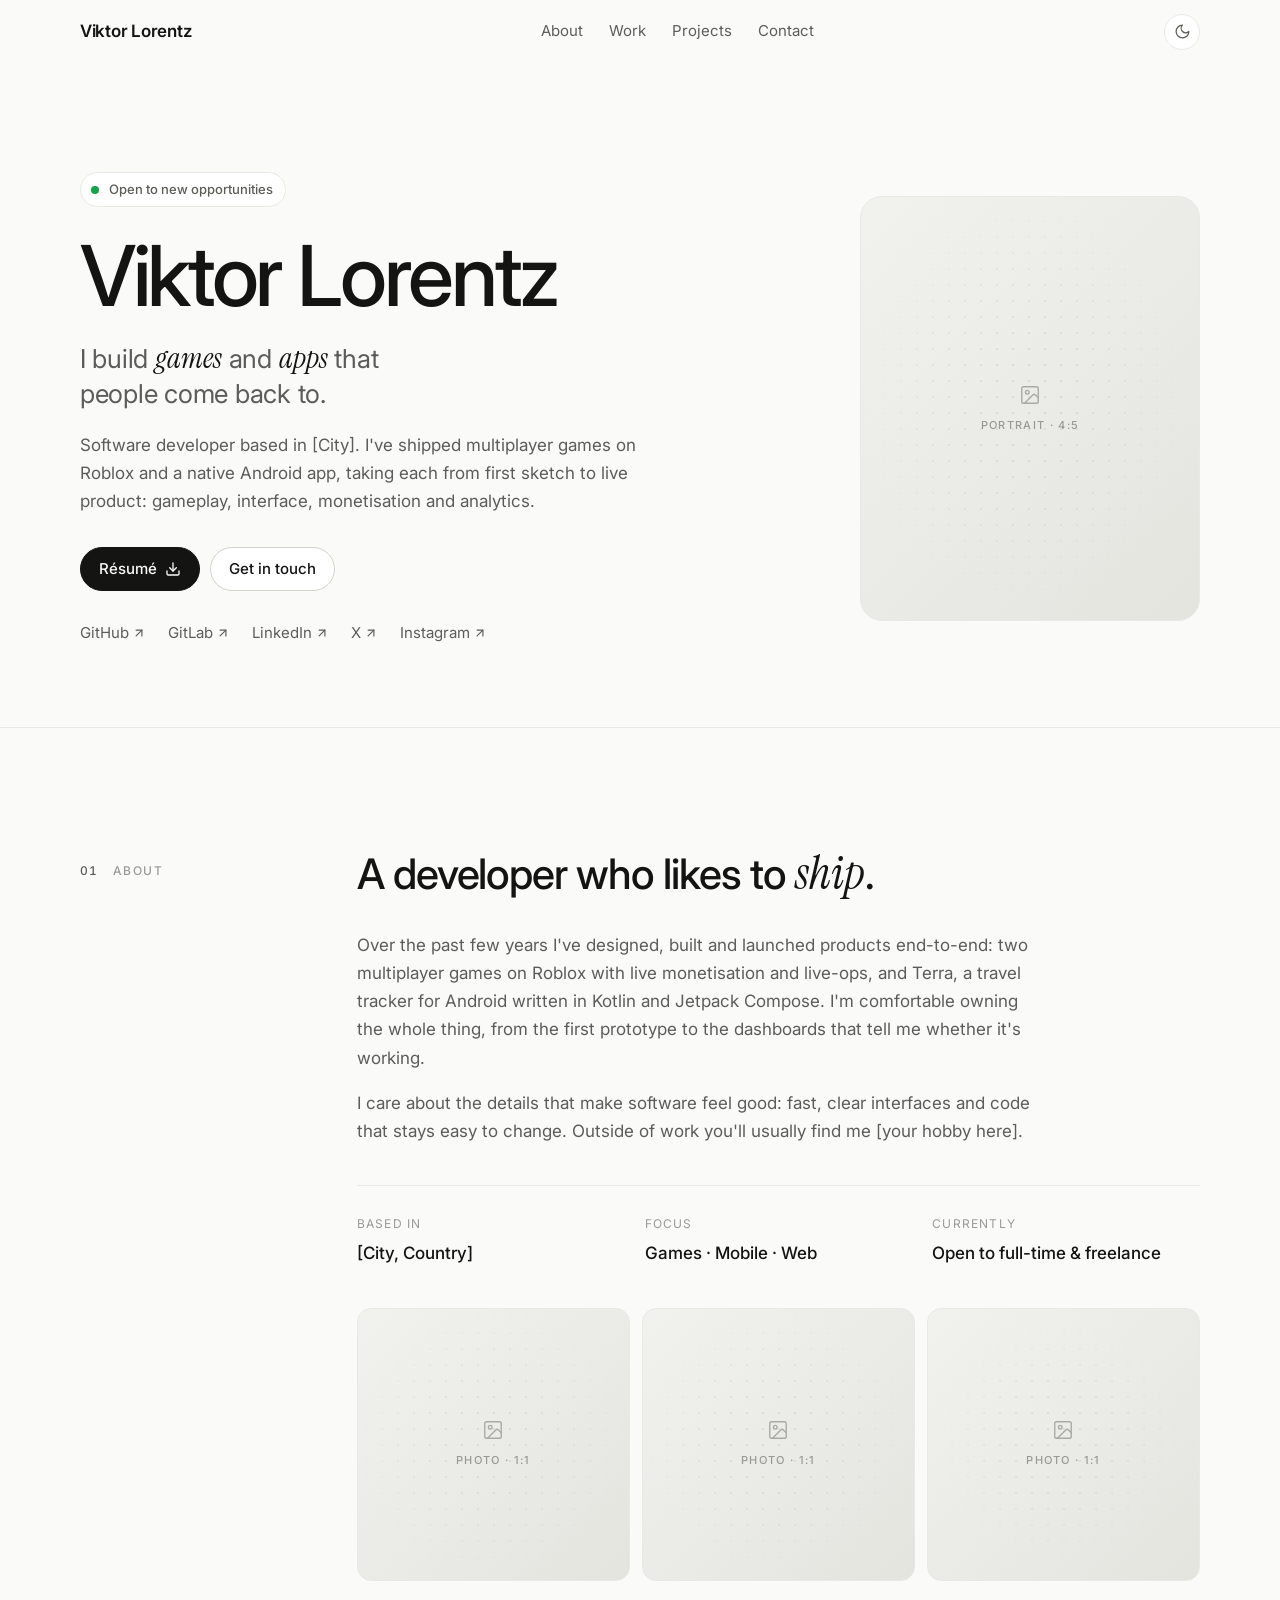
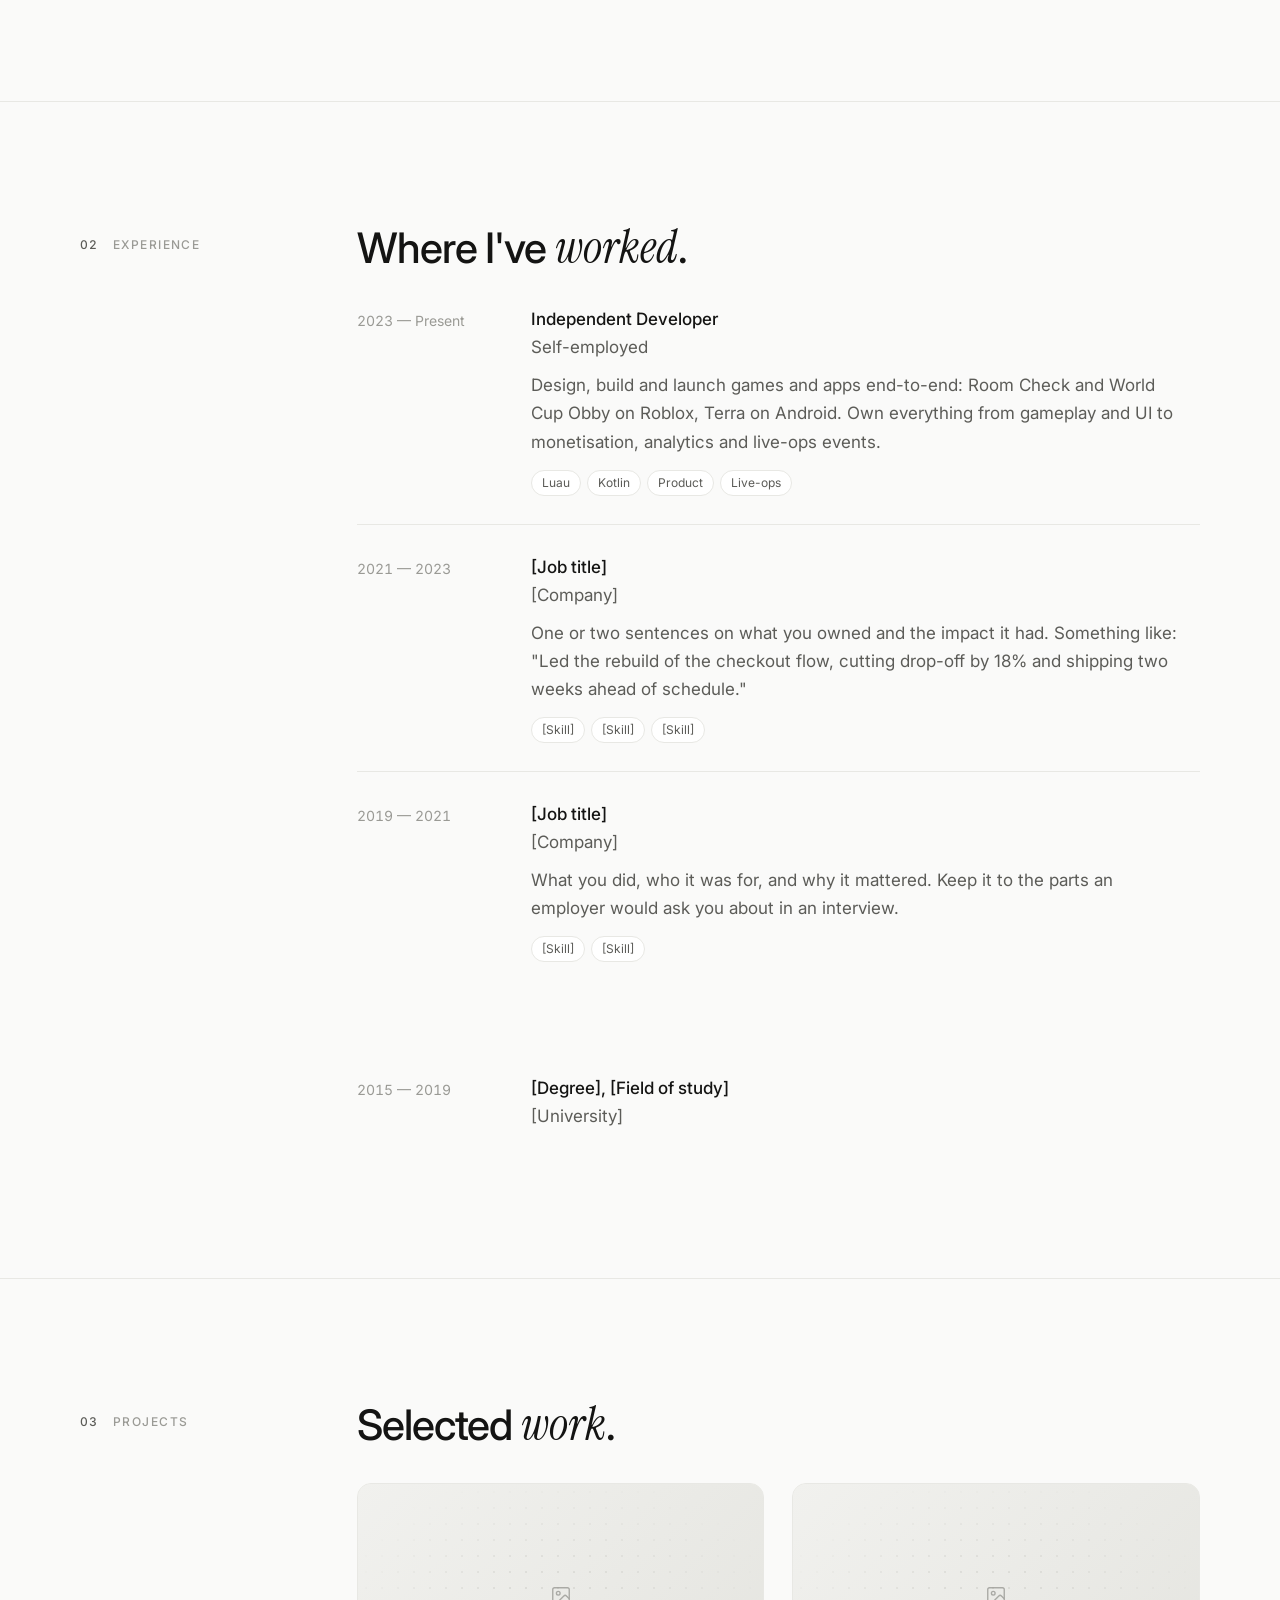
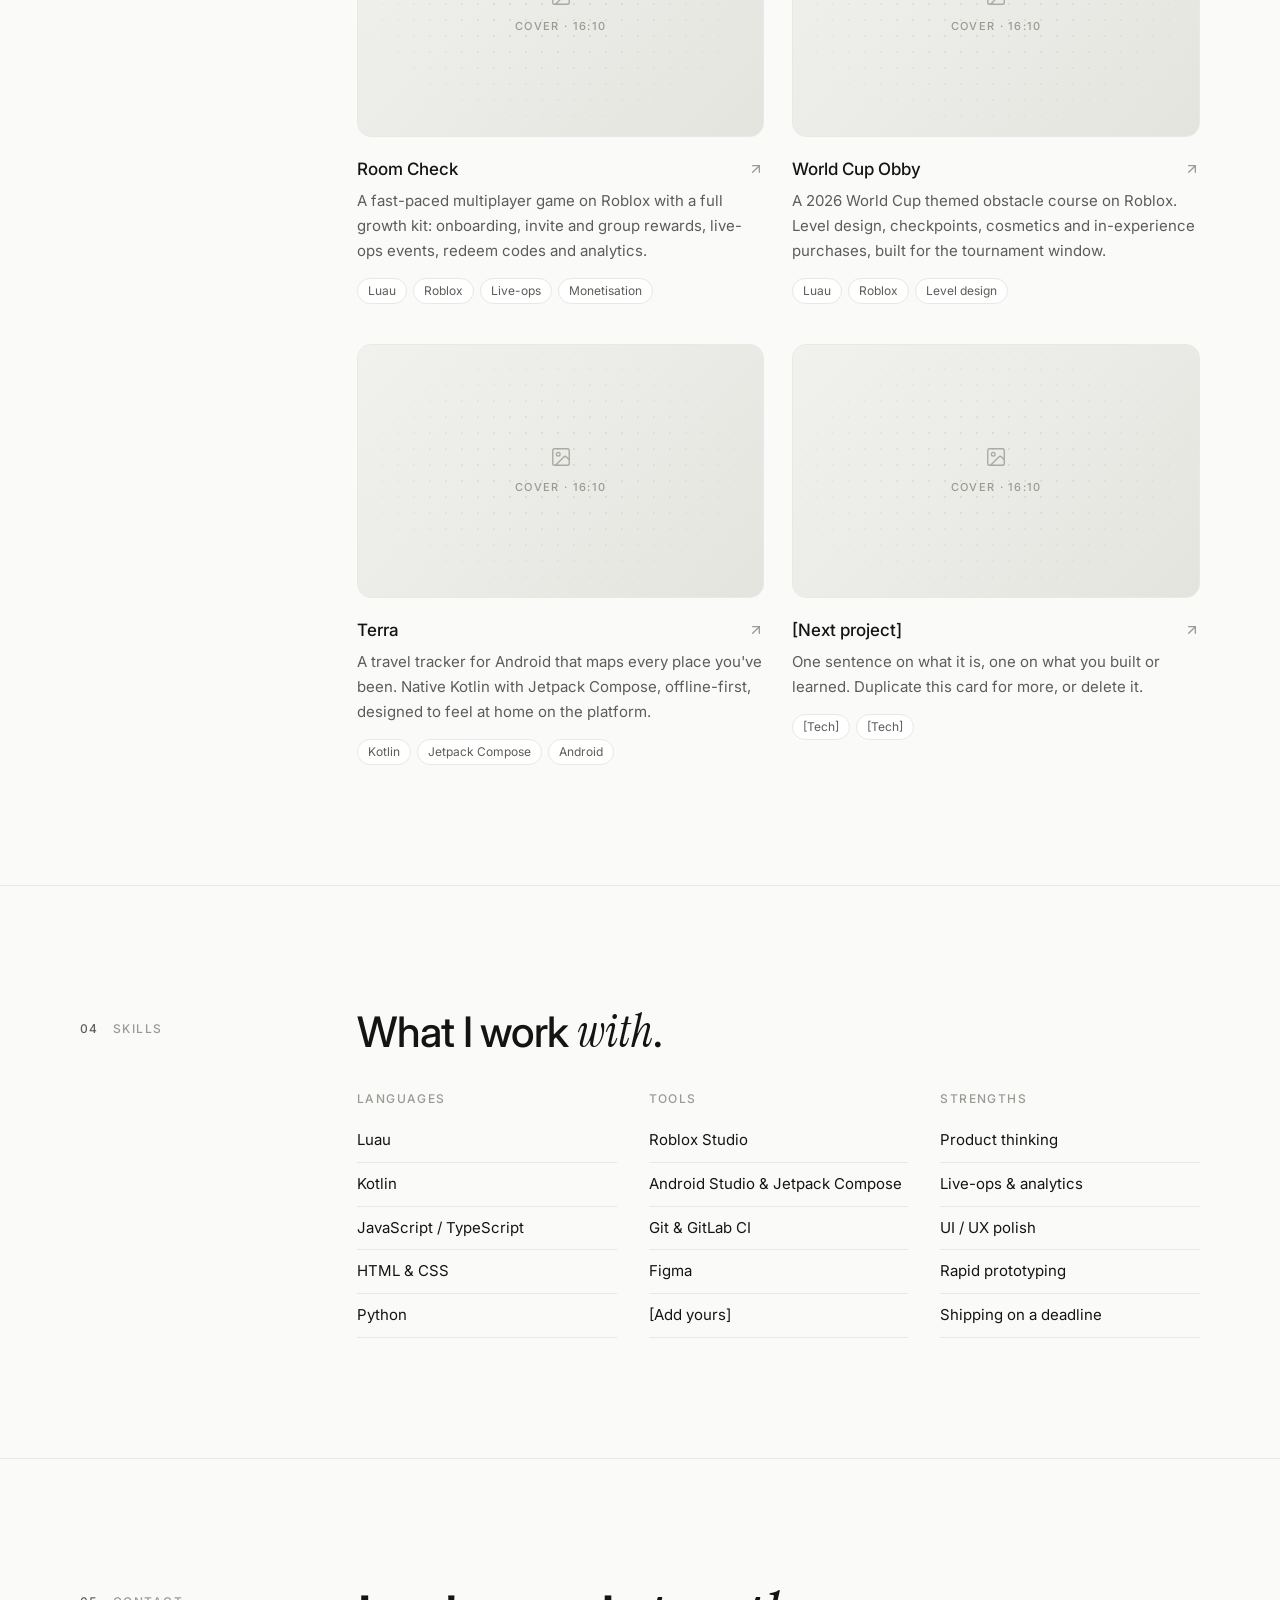
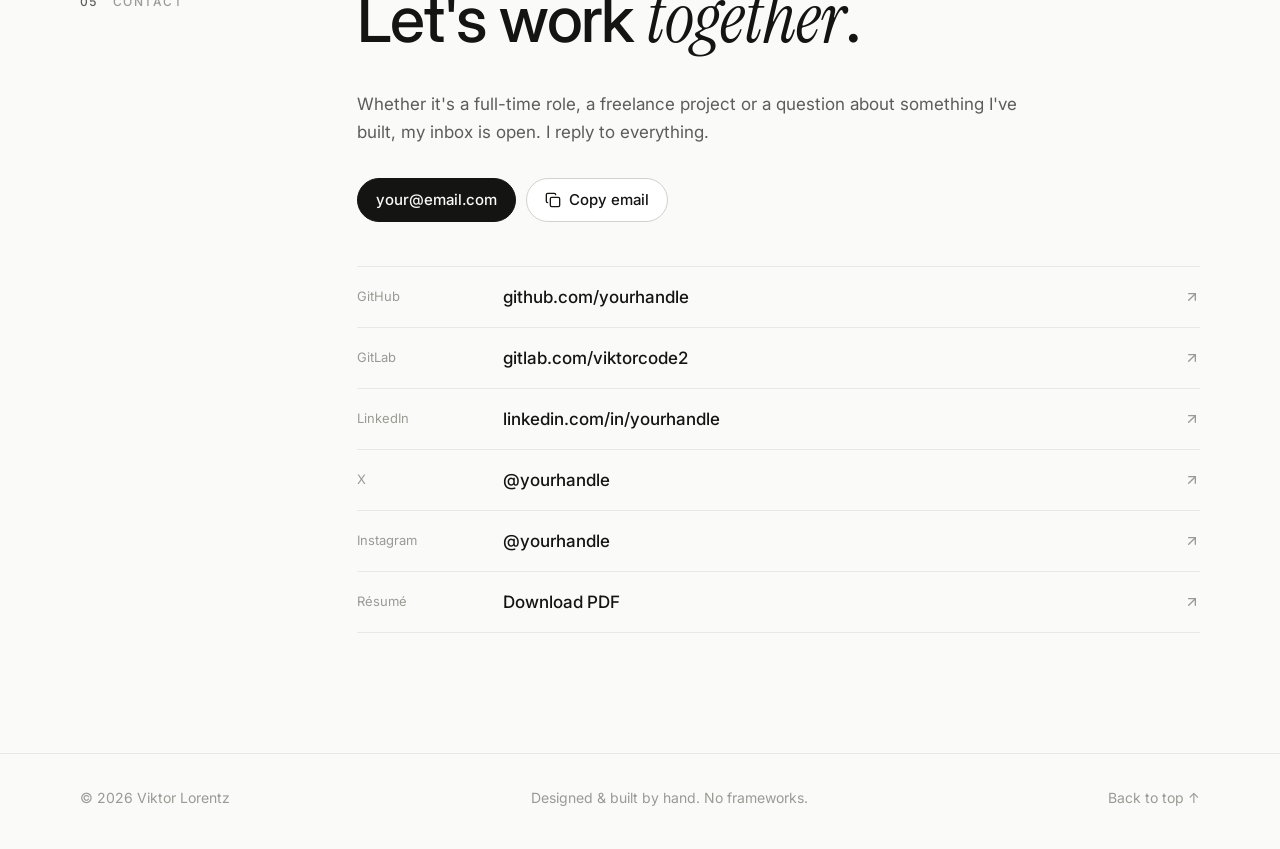
==== index.html @ 17a1aef5 "Personal résumé and portfolio site Static single-page site: hero, about, experience, projects, skill" ====
<!doctype html>
<html lang="en">
<head>
  <meta charset="utf-8">
  <meta name="viewport" content="width=device-width, initial-scale=1">

  <!-- EDIT ▸ Page metadata -->
  <title>Viktor Lorentz — Developer</title>
  <meta name="description" content="Viktor Lorentz is a developer who builds games and apps people come back to — shipped on Roblox, Android and the web.">
  <meta name="author" content="Viktor Lorentz">
  <meta name="theme-color" content="#fafaf9" media="(prefers-color-scheme: light)">
  <meta name="theme-color" content="#0c0c0c" media="(prefers-color-scheme: dark)">

  <!-- Social preview card. Once live, make og:image an absolute URL (e.g. https://yourdomain.com/assets/og.jpg, 1200×630). -->
  <meta property="og:type" content="website">
  <meta property="og:title" content="Viktor Lorentz — Developer">
  <meta property="og:description" content="Games and apps people come back to. Roblox, Android, web.">
  <meta property="og:image" content="assets/og.jpg">
  <meta name="twitter:card" content="summary_large_image">

  <link rel="icon" href="data:image/svg+xml,%3Csvg xmlns='http://www.w3.org/2000/svg' viewBox='0 0 64 64'%3E%3Crect width='64' height='64' rx='14' fill='%23141413'/%3E%3Ctext x='32' y='43' font-family='Inter,Helvetica,Arial,sans-serif' font-size='30' font-weight='600' fill='%23ffffff' text-anchor='middle'%3EVL%3C/text%3E%3C/svg%3E">

  <link rel="preconnect" href="https://fonts.googleapis.com">
  <link rel="preconnect" href="https://fonts.gstatic.com" crossorigin>
  <link href="https://fonts.googleapis.com/css2?family=Inter:wght@400;500;600&family=Instrument+Serif:ital@0;1&display=swap" rel="stylesheet">
  <link rel="stylesheet" href="styles.css">

  <!-- Apply the saved theme before first paint so there is no flash -->
  <script>
    (function () {
      var t = null;
      try { t = localStorage.getItem('theme'); } catch (e) {}
      if (!t) t = window.matchMedia('(prefers-color-scheme: dark)').matches ? 'dark' : 'light';
      document.documentElement.setAttribute('data-theme', t);
    })();
  </script>

  <!-- Structured data so search engines show your name and profiles correctly -->
  <script type="application/ld+json">
  {
    "@context": "https://schema.org",
    "@type": "Person",
    "name": "Viktor Lorentz",
    "jobTitle": "Software Developer",
    "url": "https://yourdomain.com",
    "sameAs": [
      "https://github.com/yourhandle",
      "https://gitlab.com/viktorcode2",
      "https://www.linkedin.com/in/yourhandle",
      "https://x.com/yourhandle"
    ]
  }
  </script>
</head>

<body id="top">
  <a class="skip" href="#main">Skip to content</a>

  <!-- ============================== NAV ============================== -->
  <header class="nav">
    <div class="container">
      <a class="brand" href="#top" aria-label="Viktor Lorentz — back to top">
        <span class="brand-full">Viktor Lorentz</span>
        <span class="brand-mono" aria-hidden="true">VL</span>
      </a>

      <nav class="nav-links" aria-label="Sections">
        <a href="#about">About</a>
        <a href="#work">Work</a>
        <a href="#projects">Projects</a>
        <a href="#contact">Contact</a>
      </nav>

      <div class="nav-right">
        <button class="icon-btn" type="button" data-theme-toggle aria-label="Switch to dark mode">
          <svg class="i-moon" viewBox="0 0 24 24" fill="none" stroke="currentColor" stroke-width="1.75" stroke-linecap="round" stroke-linejoin="round" aria-hidden="true"><path d="M12 3a6 6 0 0 0 9 9 9 9 0 1 1-9-9Z"/></svg>
          <svg class="i-sun" viewBox="0 0 24 24" fill="none" stroke="currentColor" stroke-width="1.75" stroke-linecap="round" stroke-linejoin="round" aria-hidden="true"><circle cx="12" cy="12" r="4"/><path d="M12 2v2"/><path d="M12 20v2"/><path d="m4.93 4.93 1.41 1.41"/><path d="m17.66 17.66 1.41 1.41"/><path d="M2 12h2"/><path d="M20 12h2"/><path d="m6.34 17.66-1.41 1.41"/><path d="m19.07 4.93-1.41 1.41"/></svg>
        </button>
      </div>
    </div>
  </header>

  <main id="main">

    <!-- ============================== HERO ============================== -->
    <section class="hero" aria-labelledby="hero-title">
      <div class="container hero-grid">
        <div class="hero-text">
          <!-- EDIT ▸ Availability line. Delete this <p> if you're not looking. -->
          <p class="status reveal"><span class="dot" aria-hidden="true"></span>Open to new opportunities</p>

          <h1 id="hero-title" class="reveal">Viktor Lorentz</h1>

          <p class="lede reveal">I build <em>games</em> and <em>apps</em> that people come back to.</p>

          <!-- EDIT ▸ Two-sentence intro -->
          <p class="intro reveal">Software developer based in [City]. I've shipped multiplayer games on Roblox and a native Android app, taking each from first sketch to live product: gameplay, interface, monetisation and analytics.</p>

          <div class="cta reveal">
            <!-- EDIT ▸ Drop your résumé at assets/resume.pdf -->
            <a class="btn btn-primary" href="assets/resume.pdf" target="_blank" rel="noopener">
              Résumé
              <svg viewBox="0 0 24 24" fill="none" stroke="currentColor" stroke-width="2" stroke-linecap="round" stroke-linejoin="round" aria-hidden="true"><path d="M21 15v4a2 2 0 0 1-2 2H5a2 2 0 0 1-2-2v-4"/><path d="m7 10 5 5 5-5"/><path d="M12 15V3"/></svg>
            </a>
            <a class="btn" href="#contact">Get in touch</a>
          </div>

          <!-- EDIT ▸ Social links (also update the full list in the Contact section) -->
          <ul class="socials reveal" aria-label="Social links">
            <li><a href="https://github.com/yourhandle" target="_blank" rel="noopener">GitHub<svg class="arrow" viewBox="0 0 24 24" fill="none" stroke="currentColor" stroke-width="2" stroke-linecap="round" stroke-linejoin="round" aria-hidden="true"><path d="M7 17 17 7"/><path d="M7 7h10v10"/></svg></a></li>
            <li><a href="https://gitlab.com/viktorcode2" target="_blank" rel="noopener">GitLab<svg class="arrow" viewBox="0 0 24 24" fill="none" stroke="currentColor" stroke-width="2" stroke-linecap="round" stroke-linejoin="round" aria-hidden="true"><path d="M7 17 17 7"/><path d="M7 7h10v10"/></svg></a></li>
            <li><a href="https://www.linkedin.com/in/yourhandle" target="_blank" rel="noopener">LinkedIn<svg class="arrow" viewBox="0 0 24 24" fill="none" stroke="currentColor" stroke-width="2" stroke-linecap="round" stroke-linejoin="round" aria-hidden="true"><path d="M7 17 17 7"/><path d="M7 7h10v10"/></svg></a></li>
            <li><a href="https://x.com/yourhandle" target="_blank" rel="noopener">X<svg class="arrow" viewBox="0 0 24 24" fill="none" stroke="currentColor" stroke-width="2" stroke-linecap="round" stroke-linejoin="round" aria-hidden="true"><path d="M7 17 17 7"/><path d="M7 7h10v10"/></svg></a></li>
            <li><a href="https://instagram.com/yourhandle" target="_blank" rel="noopener">Instagram<svg class="arrow" viewBox="0 0 24 24" fill="none" stroke="currentColor" stroke-width="2" stroke-linecap="round" stroke-linejoin="round" aria-hidden="true"><path d="M7 17 17 7"/><path d="M7 7h10v10"/></svg></a></li>
          </ul>
        </div>

        <figure class="hero-media reveal">
          <!-- EDIT ▸ Replace the <div> below with:
               <img class="portrait" src="assets/portrait.jpg" alt="Viktor Lorentz" width="800" height="1000"> -->
          <div class="ph portrait" role="img" aria-label="Portrait photo placeholder">
            <span class="ph-label">
              <svg viewBox="0 0 24 24" fill="none" stroke="currentColor" stroke-width="1.5" stroke-linecap="round" stroke-linejoin="round" aria-hidden="true"><rect width="18" height="18" x="3" y="3" rx="2" ry="2"/><circle cx="9" cy="9" r="2"/><path d="m21 15-3.086-3.086a2 2 0 0 0-2.828 0L6 21"/></svg>
              <span>Portrait · 4:5</span>
            </span>
          </div>
        </figure>
      </div>
    </section>

    <!-- ============================== ABOUT ============================== -->
    <section id="about" class="section" aria-labelledby="about-title">
      <div class="container section-grid">
        <p class="section-label reveal"><span>01</span>About</p>
        <div class="section-body">
          <h2 id="about-title" class="reveal">A developer who likes to <em>ship</em>.</h2>

          <!-- EDIT ▸ Your story in two short paragraphs -->
          <div class="prose reveal">
            <p>Over the past few years I've designed, built and launched products end-to-end: two multiplayer games on Roblox with live monetisation and live-ops, and Terra, a travel tracker for Android written in Kotlin and Jetpack Compose. I'm comfortable owning the whole thing, from the first prototype to the dashboards that tell me whether it's working.</p>
            <p>I care about the details that make software feel good: fast, clear interfaces and code that stays easy to change. Outside of work you'll usually find me [your hobby here].</p>
          </div>

          <dl class="facts reveal">
            <div><dt>Based in</dt><dd>[City, Country]</dd></div>
            <div><dt>Focus</dt><dd>Games · Mobile · Web</dd></div>
            <div><dt>Currently</dt><dd>Open to full-time &amp; freelance</dd></div>
          </dl>

          <!-- Optional photo strip. Delete this <ul> if you'd rather not have it.
               Swap each <div class="ph"> for: <img src="assets/photo-1.jpg" alt="" width="800" height="800"> -->
          <ul class="gallery reveal" aria-label="Photos">
            <li><div class="ph" role="img" aria-label="Photo placeholder"><span class="ph-label"><svg viewBox="0 0 24 24" fill="none" stroke="currentColor" stroke-width="1.5" stroke-linecap="round" stroke-linejoin="round" aria-hidden="true"><rect width="18" height="18" x="3" y="3" rx="2" ry="2"/><circle cx="9" cy="9" r="2"/><path d="m21 15-3.086-3.086a2 2 0 0 0-2.828 0L6 21"/></svg><span>Photo · 1:1</span></span></div></li>
            <li><div class="ph" role="img" aria-label="Photo placeholder"><span class="ph-label"><svg viewBox="0 0 24 24" fill="none" stroke="currentColor" stroke-width="1.5" stroke-linecap="round" stroke-linejoin="round" aria-hidden="true"><rect width="18" height="18" x="3" y="3" rx="2" ry="2"/><circle cx="9" cy="9" r="2"/><path d="m21 15-3.086-3.086a2 2 0 0 0-2.828 0L6 21"/></svg><span>Photo · 1:1</span></span></div></li>
            <li><div class="ph" role="img" aria-label="Photo placeholder"><span class="ph-label"><svg viewBox="0 0 24 24" fill="none" stroke="currentColor" stroke-width="1.5" stroke-linecap="round" stroke-linejoin="round" aria-hidden="true"><rect width="18" height="18" x="3" y="3" rx="2" ry="2"/><circle cx="9" cy="9" r="2"/><path d="m21 15-3.086-3.086a2 2 0 0 0-2.828 0L6 21"/></svg><span>Photo · 1:1</span></span></div></li>
          </ul>
        </div>
      </div>
    </section>

    <!-- ============================== EXPERIENCE ============================== -->
    <section id="work" class="section" aria-labelledby="work-title">
      <div class="container section-grid">
        <p class="section-label reveal"><span>02</span>Experience</p>
        <div class="section-body">
          <h2 id="work-title" class="reveal">Where I've <em>worked</em>.</h2>

          <!-- EDIT ▸ One <li> per role, newest first. Lead with results and numbers where you can. -->
          <ol class="xp">
            <li class="xp-item reveal">
              <p class="xp-when">2023 — Present</p>
              <div>
                <h3 class="xp-role">Independent Developer</h3>
                <p class="xp-org">Self-employed</p>
                <p class="xp-desc">Design, build and launch games and apps end-to-end: Room Check and World Cup Obby on Roblox, Terra on Android. Own everything from gameplay and UI to monetisation, analytics and live-ops events.</p>
                <ul class="tags"><li>Luau</li><li>Kotlin</li><li>Product</li><li>Live-ops</li></ul>
              </div>
            </li>
            <li class="xp-item reveal">
              <p class="xp-when">2021 — 2023</p>
              <div>
                <h3 class="xp-role">[Job title]</h3>
                <p class="xp-org">[Company]</p>
                <p class="xp-desc">One or two sentences on what you owned and the impact it had. Something like: "Led the rebuild of the checkout flow, cutting drop-off by 18% and shipping two weeks ahead of schedule."</p>
                <ul class="tags"><li>[Skill]</li><li>[Skill]</li><li>[Skill]</li></ul>
              </div>
            </li>
            <li class="xp-item reveal">
              <p class="xp-when">2019 — 2021</p>
              <div>
                <h3 class="xp-role">[Job title]</h3>
                <p class="xp-org">[Company]</p>
                <p class="xp-desc">What you did, who it was for, and why it mattered. Keep it to the parts an employer would ask you about in an interview.</p>
                <ul class="tags"><li>[Skill]</li><li>[Skill]</li></ul>
              </div>
            </li>
          </ol>

          <h3 class="subhead reveal">Education</h3>
          <ol class="xp">
            <li class="xp-item reveal">
              <p class="xp-when">2015 — 2019</p>
              <div>
                <h3 class="xp-role">[Degree], [Field of study]</h3>
                <p class="xp-org">[University]</p>
              </div>
            </li>
          </ol>
        </div>
      </div>
    </section>

    <!-- ============================== PROJECTS ============================== -->
    <section id="projects" class="section" aria-labelledby="projects-title">
      <div class="container section-grid">
        <p class="section-label reveal"><span>03</span>Projects</p>
        <div class="section-body">
          <h2 id="projects-title" class="reveal">Selected <em>work</em>.</h2>

          <!-- EDIT ▸ Each card links out. Swap the <div class="ph"> inside .card-media for:
               <img src="assets/project-name.jpg" alt="" width="1600" height="1000"> -->
          <ul class="projects">
            <li class="reveal">
              <a class="card" href="https://www.roblox.com/games/" target="_blank" rel="noopener">
                <div class="card-media">
                  <div class="ph"><span class="ph-label"><svg viewBox="0 0 24 24" fill="none" stroke="currentColor" stroke-width="1.5" stroke-linecap="round" stroke-linejoin="round" aria-hidden="true"><rect width="18" height="18" x="3" y="3" rx="2" ry="2"/><circle cx="9" cy="9" r="2"/><path d="m21 15-3.086-3.086a2 2 0 0 0-2.828 0L6 21"/></svg><span>Cover · 16:10</span></span></div>
                </div>
                <div class="card-title"><span>Room Check</span><svg class="arrow" viewBox="0 0 24 24" fill="none" stroke="currentColor" stroke-width="2" stroke-linecap="round" stroke-linejoin="round" aria-hidden="true"><path d="M7 17 17 7"/><path d="M7 7h10v10"/></svg></div>
                <p class="card-desc">A fast-paced multiplayer game on Roblox with a full growth kit: onboarding, invite and group rewards, live-ops events, redeem codes and analytics.</p>
                <ul class="tags"><li>Luau</li><li>Roblox</li><li>Live-ops</li><li>Monetisation</li></ul>
              </a>
            </li>

            <li class="reveal">
              <a class="card" href="https://www.roblox.com/games/" target="_blank" rel="noopener">
                <div class="card-media">
                  <div class="ph"><span class="ph-label"><svg viewBox="0 0 24 24" fill="none" stroke="currentColor" stroke-width="1.5" stroke-linecap="round" stroke-linejoin="round" aria-hidden="true"><rect width="18" height="18" x="3" y="3" rx="2" ry="2"/><circle cx="9" cy="9" r="2"/><path d="m21 15-3.086-3.086a2 2 0 0 0-2.828 0L6 21"/></svg><span>Cover · 16:10</span></span></div>
                </div>
                <div class="card-title"><span>World Cup Obby</span><svg class="arrow" viewBox="0 0 24 24" fill="none" stroke="currentColor" stroke-width="2" stroke-linecap="round" stroke-linejoin="round" aria-hidden="true"><path d="M7 17 17 7"/><path d="M7 7h10v10"/></svg></div>
                <p class="card-desc">A 2026 World Cup themed obstacle course on Roblox. Level design, checkpoints, cosmetics and in-experience purchases, built for the tournament window.</p>
                <ul class="tags"><li>Luau</li><li>Roblox</li><li>Level design</li></ul>
              </a>
            </li>

            <li class="reveal">
              <a class="card" href="https://gitlab.com/viktorcode2/terra" target="_blank" rel="noopener">
                <div class="card-media">
                  <div class="ph"><span class="ph-label"><svg viewBox="0 0 24 24" fill="none" stroke="currentColor" stroke-width="1.5" stroke-linecap="round" stroke-linejoin="round" aria-hidden="true"><rect width="18" height="18" x="3" y="3" rx="2" ry="2"/><circle cx="9" cy="9" r="2"/><path d="m21 15-3.086-3.086a2 2 0 0 0-2.828 0L6 21"/></svg><span>Cover · 16:10</span></span></div>
                </div>
                <div class="card-title"><span>Terra</span><svg class="arrow" viewBox="0 0 24 24" fill="none" stroke="currentColor" stroke-width="2" stroke-linecap="round" stroke-linejoin="round" aria-hidden="true"><path d="M7 17 17 7"/><path d="M7 7h10v10"/></svg></div>
                <p class="card-desc">A travel tracker for Android that maps every place you've been. Native Kotlin with Jetpack Compose, offline-first, designed to feel at home on the platform.</p>
                <ul class="tags"><li>Kotlin</li><li>Jetpack Compose</li><li>Android</li></ul>
              </a>
            </li>

            <li class="reveal">
              <a class="card" href="#" rel="noopener">
                <div class="card-media">
                  <div class="ph"><span class="ph-label"><svg viewBox="0 0 24 24" fill="none" stroke="currentColor" stroke-width="1.5" stroke-linecap="round" stroke-linejoin="round" aria-hidden="true"><rect width="18" height="18" x="3" y="3" rx="2" ry="2"/><circle cx="9" cy="9" r="2"/><path d="m21 15-3.086-3.086a2 2 0 0 0-2.828 0L6 21"/></svg><span>Cover · 16:10</span></span></div>
                </div>
                <div class="card-title"><span>[Next project]</span><svg class="arrow" viewBox="0 0 24 24" fill="none" stroke="currentColor" stroke-width="2" stroke-linecap="round" stroke-linejoin="round" aria-hidden="true"><path d="M7 17 17 7"/><path d="M7 7h10v10"/></svg></div>
                <p class="card-desc">One sentence on what it is, one on what you built or learned. Duplicate this card for more, or delete it.</p>
                <ul class="tags"><li>[Tech]</li><li>[Tech]</li></ul>
              </a>
            </li>
          </ul>
        </div>
      </div>
    </section>

    <!-- ============================== SKILLS ============================== -->
    <section id="skills" class="section" aria-labelledby="skills-title">
      <div class="container section-grid">
        <p class="section-label reveal"><span>04</span>Skills</p>
        <div class="section-body">
          <h2 id="skills-title" class="reveal">What I work <em>with</em>.</h2>

          <!-- EDIT ▸ Keep each list to five or six items -->
          <div class="skills reveal">
            <div>
              <h3>Languages</h3>
              <ul><li>Luau</li><li>Kotlin</li><li>JavaScript / TypeScript</li><li>HTML &amp; CSS</li><li>Python</li></ul>
            </div>
            <div>
              <h3>Tools</h3>
              <ul><li>Roblox Studio</li><li>Android Studio &amp; Jetpack Compose</li><li>Git &amp; GitLab CI</li><li>Figma</li><li>[Add yours]</li></ul>
            </div>
            <div>
              <h3>Strengths</h3>
              <ul><li>Product thinking</li><li>Live-ops &amp; analytics</li><li>UI / UX polish</li><li>Rapid prototyping</li><li>Shipping on a deadline</li></ul>
            </div>
          </div>
        </div>
      </div>
    </section>

    <!-- ============================== CONTACT ============================== -->
    <section id="contact" class="section contact" aria-labelledby="contact-title">
      <div class="container section-grid">
        <p class="section-label reveal"><span>05</span>Contact</p>
        <div class="section-body">
          <h2 id="contact-title" class="reveal">Let's work <em>together</em>.</h2>
          <p class="prose reveal">Whether it's a full-time role, a freelance project or a question about something I've built, my inbox is open. I reply to everything.</p>

          <!-- EDIT ▸ Your email (three places on this page: here, the button, and data-copy) -->
          <div class="cta reveal">
            <a class="btn btn-primary" href="mailto:your@email.com">your@email.com</a>
            <button class="btn" type="button" data-copy="your@email.com">
              <svg class="i-copy" viewBox="0 0 24 24" fill="none" stroke="currentColor" stroke-width="2" stroke-linecap="round" stroke-linejoin="round" aria-hidden="true"><rect width="14" height="14" x="8" y="8" rx="2" ry="2"/><path d="M4 16c-1.1 0-2-.9-2-2V4c0-1.1.9-2 2-2h10c1.1 0 2 .9 2 2"/></svg>
              <svg class="i-check" viewBox="0 0 24 24" fill="none" stroke="currentColor" stroke-width="2" stroke-linecap="round" stroke-linejoin="round" aria-hidden="true"><path d="M20 6 9 17l-5-5"/></svg>
              <span>Copy email</span>
            </button>
          </div>

          <!-- EDIT ▸ Full list of links -->
          <ul class="links reveal">
            <li><a href="https://github.com/yourhandle" target="_blank" rel="noopener"><span class="k">GitHub</span><span class="v">github.com/yourhandle</span><svg class="arrow" viewBox="0 0 24 24" fill="none" stroke="currentColor" stroke-width="2" stroke-linecap="round" stroke-linejoin="round" aria-hidden="true"><path d="M7 17 17 7"/><path d="M7 7h10v10"/></svg></a></li>
            <li><a href="https://gitlab.com/viktorcode2" target="_blank" rel="noopener"><span class="k">GitLab</span><span class="v">gitlab.com/viktorcode2</span><svg class="arrow" viewBox="0 0 24 24" fill="none" stroke="currentColor" stroke-width="2" stroke-linecap="round" stroke-linejoin="round" aria-hidden="true"><path d="M7 17 17 7"/><path d="M7 7h10v10"/></svg></a></li>
            <li><a href="https://www.linkedin.com/in/yourhandle" target="_blank" rel="noopener"><span class="k">LinkedIn</span><span class="v">linkedin.com/in/yourhandle</span><svg class="arrow" viewBox="0 0 24 24" fill="none" stroke="currentColor" stroke-width="2" stroke-linecap="round" stroke-linejoin="round" aria-hidden="true"><path d="M7 17 17 7"/><path d="M7 7h10v10"/></svg></a></li>
            <li><a href="https://x.com/yourhandle" target="_blank" rel="noopener"><span class="k">X</span><span class="v">@yourhandle</span><svg class="arrow" viewBox="0 0 24 24" fill="none" stroke="currentColor" stroke-width="2" stroke-linecap="round" stroke-linejoin="round" aria-hidden="true"><path d="M7 17 17 7"/><path d="M7 7h10v10"/></svg></a></li>
            <li><a href="https://instagram.com/yourhandle" target="_blank" rel="noopener"><span class="k">Instagram</span><span class="v">@yourhandle</span><svg class="arrow" viewBox="0 0 24 24" fill="none" stroke="currentColor" stroke-width="2" stroke-linecap="round" stroke-linejoin="round" aria-hidden="true"><path d="M7 17 17 7"/><path d="M7 7h10v10"/></svg></a></li>
            <li><a href="assets/resume.pdf" target="_blank" rel="noopener"><span class="k">Résumé</span><span class="v">Download PDF</span><svg class="arrow" viewBox="0 0 24 24" fill="none" stroke="currentColor" stroke-width="2" stroke-linecap="round" stroke-linejoin="round" aria-hidden="true"><path d="M7 17 17 7"/><path d="M7 7h10v10"/></svg></a></li>
          </ul>
        </div>
      </div>
    </section>

  </main>

  <footer class="footer">
    <div class="container">
      <p>© <span data-year>2026</span> Viktor Lorentz</p>
      <p>Designed &amp; built by hand. No frameworks.</p>
      <a href="#top">Back to top ↑</a>
    </div>
  </footer>

  <script src="script.js"></script>
</body>
</html>
---- styles.css ----
/* =========================================================
   Viktor Lorentz — personal site
   Order: tokens → base → layout → components → sections → motion
   ========================================================= */

/* ---------- Tokens ---------- */
:root {
  color-scheme: light;
  --bg: #fafaf9;
  --bg-elev: #ffffff;
  --fg: #141413;
  --fg-2: #5c5c58;
  --fg-3: #9a9a95;
  --line: #e8e8e4;
  --line-2: #d2d2cd;
  --ph-a: #f1f1ee;
  --ph-b: #e4e4df;
  --ok: #16a34a;
  --focus: #2563eb;

  --font-sans: "Inter", ui-sans-serif, system-ui, -apple-system, "Segoe UI", Roboto, Helvetica, Arial, sans-serif;
  --font-serif: "Instrument Serif", ui-serif, Georgia, "Times New Roman", serif;

  --max: 1120px;
  --gutter: clamp(20px, 5vw, 48px);
  --nav-h: 64px;
  --r-md: 14px;
  --r-lg: 22px;
  --ease: cubic-bezier(.2, .7, .2, 1);
}

html[data-theme="dark"] {
  color-scheme: dark;
  --bg: #0c0c0c;
  --bg-elev: #151515;
  --fg: #f3f3f1;
  --fg-2: #a6a6a1;
  --fg-3: #6e6e6a;
  --line: #232322;
  --line-2: #363634;
  --ph-a: #171716;
  --ph-b: #202020;
  --ok: #22c55e;
  --focus: #60a5fa;
}

/* Same dark palette for visitors with JS off and a dark OS setting */
@media (prefers-color-scheme: dark) {
  html:not([data-theme]) {
    color-scheme: dark;
    --bg: #0c0c0c;
    --bg-elev: #151515;
    --fg: #f3f3f1;
    --fg-2: #a6a6a1;
    --fg-3: #6e6e6a;
    --line: #232322;
    --line-2: #363634;
    --ph-a: #171716;
    --ph-b: #202020;
    --ok: #22c55e;
    --focus: #60a5fa;
  }
}

/* ---------- Base ---------- */
*, *::before, *::after { box-sizing: border-box; }

html {
  scroll-behavior: smooth;
  scroll-padding-top: calc(var(--nav-h) + 24px);
  -webkit-text-size-adjust: 100%;
}

body {
  margin: 0;
  background: var(--bg);
  color: var(--fg);
  font-family: var(--font-sans);
  font-size: 1.0625rem;
  line-height: 1.65;
  -webkit-font-smoothing: antialiased;
  -moz-osx-font-smoothing: grayscale;
  text-rendering: optimizeLegibility;
}

img, svg { display: block; max-width: 100%; }
h1, h2, h3, p, ul, ol, dl, dd, figure { margin: 0; }
ul, ol { padding: 0; list-style: none; }
a { color: inherit; text-decoration: none; }
button { font: inherit; color: inherit; background: none; border: 0; padding: 0; cursor: pointer; }

:focus-visible { outline: 2px solid var(--focus); outline-offset: 3px; border-radius: 4px; }
::selection { background: var(--fg); color: var(--bg); }

/* Italic serif accents inside headings */
em {
  font-family: var(--font-serif);
  font-style: italic;
  font-weight: 400;
  font-size: 1.1em;
  letter-spacing: 0;
}

/* ---------- Layout ---------- */
.container {
  width: min(100% - 2 * var(--gutter), var(--max));
  margin-inline: auto;
}

.skip {
  position: absolute;
  left: 16px;
  top: -100px;
  z-index: 100;
  padding: 10px 14px;
  background: var(--fg);
  color: var(--bg);
  border-radius: 8px;
  font-weight: 500;
}
.skip:focus { top: 16px; }

/* ---------- Nav ---------- */
.nav {
  position: sticky;
  top: 0;
  z-index: 50;
  height: var(--nav-h);
  background: color-mix(in srgb, var(--bg) 78%, transparent);
  -webkit-backdrop-filter: blur(14px);
  backdrop-filter: blur(14px);
  border-bottom: 1px solid transparent;
  transition: border-color .3s;
}
.nav.scrolled { border-bottom-color: var(--line); }

.nav .container {
  height: 100%;
  display: flex;
  align-items: center;
  justify-content: space-between;
  gap: 12px;
}

.brand { font-weight: 600; letter-spacing: -.015em; white-space: nowrap; }
.brand-mono { display: none; }

.nav-links { display: flex; gap: 2px; }
.nav-links a {
  padding: 8px 12px;
  border-radius: 999px;
  font-size: .9375rem;
  color: var(--fg-2);
  transition: color .2s, background-color .2s;
}
.nav-links a:hover { color: var(--fg); }
.nav-links a.active {
  color: var(--fg);
  background: color-mix(in srgb, var(--fg) 6%, transparent);
}

.nav-right { display: flex; align-items: center; gap: 8px; }

.icon-btn {
  width: 36px;
  height: 36px;
  display: grid;
  place-items: center;
  border-radius: 999px;
  border: 1px solid var(--line);
  color: var(--fg-2);
  background: var(--bg-elev);
  transition: color .2s, border-color .2s, transform .2s var(--ease);
}
.icon-btn:hover { color: var(--fg); border-color: var(--line-2); }
.icon-btn:active { transform: scale(.94); }
.icon-btn svg { width: 17px; height: 17px; }
.icon-btn .i-sun { display: none; }
html[data-theme="dark"] .icon-btn .i-sun { display: block; }
html[data-theme="dark"] .icon-btn .i-moon { display: none; }

@media (max-width: 560px) {
  .brand-full { display: none; }
  .brand-mono { display: inline; }
  .nav-links { gap: 0; }
  .nav-links a { padding: 6px 8px; font-size: .875rem; }
}

/* ---------- Components ---------- */
.btn {
  display: inline-flex;
  align-items: center;
  gap: 8px;
  height: 44px;
  padding: 0 18px;
  border-radius: 999px;
  border: 1px solid var(--line-2);
  background: var(--bg-elev);
  color: var(--fg);
  font-size: .9375rem;
  font-weight: 500;
  line-height: 1;
  white-space: nowrap;
  transition: transform .2s var(--ease), border-color .2s, box-shadow .2s, background-color .2s;
}
.btn svg { width: 16px; height: 16px; flex: none; }
.btn:hover { border-color: var(--fg-3); transform: translateY(-1px); }
.btn:active { transform: translateY(0); }

.btn-primary {
  background: var(--fg);
  color: var(--bg);
  border-color: var(--fg);
}
.btn-primary:hover {
  border-color: var(--fg);
  box-shadow: 0 8px 24px -10px color-mix(in srgb, var(--fg) 55%, transparent);
}

.btn .i-check { display: none; }
.btn.copied .i-check { display: block; }
.btn.copied .i-copy { display: none; }

.arrow { width: 16px; height: 16px; flex: none; }

.tags { display: flex; flex-wrap: wrap; gap: 6px; margin-top: 14px; }
.tags li {
  font-size: .75rem;
  line-height: 1;
  padding: 6px 10px;
  border: 1px solid var(--line);
  border-radius: 999px;
  color: var(--fg-2);
  background: var(--bg-elev);
}

/* Photo placeholders — swap the <div class="ph"> for an <img> with the same classes */
.ph {
  position: relative;
  display: grid;
  place-items: center;
  width: 100%;
  height: 100%;
  background: linear-gradient(135deg, var(--ph-a), var(--ph-b));
  border: 1px solid var(--line);
  color: var(--fg-3);
  overflow: hidden;
}
.ph::before {
  content: "";
  position: absolute;
  inset: 0;
  background-image: radial-gradient(var(--line-2) 1px, transparent 1.5px);
  background-size: 16px 16px;
  opacity: .6;
  -webkit-mask-image: radial-gradient(ellipse at center, #000 20%, transparent 78%);
  mask-image: radial-gradient(ellipse at center, #000 20%, transparent 78%);
}
.ph-label {
  position: relative;
  display: flex;
  flex-direction: column;
  align-items: center;
  gap: 10px;
  font-size: .6875rem;
  font-weight: 500;
  letter-spacing: .12em;
  text-transform: uppercase;
}
.ph-label svg { width: 22px; height: 22px; opacity: .8; }

.portrait {
  aspect-ratio: 4 / 5;
  width: 100%;
  border-radius: var(--r-lg);
  object-fit: cover;
}

/* ---------- Hero ---------- */
.hero { padding-block: clamp(56px, 12vh, 128px) clamp(56px, 9vh, 96px); }

.hero-grid {
  display: grid;
  grid-template-columns: minmax(0, 1fr) clamp(240px, 28vw, 340px);
  align-items: center;
  gap: clamp(32px, 6vw, 96px);
}

.status {
  display: inline-flex;
  align-items: center;
  gap: 10px;
  padding: 6px 12px 6px 10px;
  border: 1px solid var(--line);
  border-radius: 999px;
  background: var(--bg-elev);
  font-size: .8125rem;
  font-weight: 500;
  color: var(--fg-2);
}
.dot {
  width: 8px;
  height: 8px;
  border-radius: 50%;
  background: var(--ok);
  animation: pulse 2.2s var(--ease) infinite;
}
@keyframes pulse {
  0%        { box-shadow: 0 0 0 0 color-mix(in srgb, var(--ok) 45%, transparent); }
  70%, 100% { box-shadow: 0 0 0 9px transparent; }
}

h1 {
  margin-top: 28px;
  font-size: clamp(2.75rem, 7.5vw, 5.25rem);
  line-height: .98;
  letter-spacing: -.04em;
  font-weight: 500;
}

.lede {
  margin-top: 22px;
  font-size: clamp(1.25rem, 2.4vw, 1.625rem);
  line-height: 1.3;
  letter-spacing: -.01em;
  color: var(--fg-2);
  max-width: 22ch;
}
.lede em { color: var(--fg); }

.intro { margin-top: 20px; color: var(--fg-2); max-width: 54ch; }

.cta { display: flex; flex-wrap: wrap; gap: 10px; margin-top: 32px; }

.socials {
  display: flex;
  flex-wrap: wrap;
  gap: 6px 22px;
  margin-top: 30px;
  font-size: .9375rem;
}
.socials a {
  display: inline-flex;
  align-items: center;
  gap: 3px;
  color: var(--fg-2);
  transition: color .2s;
}
.socials a:hover { color: var(--fg); }
.socials .arrow { width: 14px; height: 14px; transition: transform .25s var(--ease); }
.socials a:hover .arrow { transform: translate(1px, -1px); }

.hero-media { width: 100%; }

@media (max-width: 820px) {
  .hero { padding-top: 40px; }
  .hero-grid { grid-template-columns: 1fr; gap: 36px; }
  .hero-media { order: -1; max-width: 168px; }
  .hero-media .portrait { border-radius: 28px; }
}

/* ---------- Sections ---------- */
.section {
  padding-block: clamp(64px, 10vw, 120px);
  border-top: 1px solid var(--line);
}

.section-grid {
  display: grid;
  grid-template-columns: 200px minmax(0, 1fr);
  column-gap: clamp(32px, 6vw, 96px);
  row-gap: 24px;
}

.section-label {
  position: sticky;
  top: calc(var(--nav-h) + 28px);
  align-self: start;
  display: flex;
  gap: 14px;
  padding-top: 1.1em;
  font-size: .75rem;
  font-weight: 500;
  letter-spacing: .12em;
  text-transform: uppercase;
  color: var(--fg-3);
}
.section-label span { color: var(--fg-2); font-variant-numeric: tabular-nums; }

.section-body h2 {
  font-size: clamp(1.875rem, 3.6vw, 2.625rem);
  line-height: 1.12;
  letter-spacing: -.025em;
  font-weight: 500;
  margin-bottom: 32px;
  max-width: 26ch;
}

.prose { max-width: 62ch; color: var(--fg-2); }
.prose p + p { margin-top: 1em; }

.subhead {
  margin: 56px 0 8px;
  font-size: .75rem;
  font-weight: 500;
  letter-spacing: .12em;
  text-transform: uppercase;
  color: var(--fg-3);
}

@media (max-width: 760px) {
  .section-grid { grid-template-columns: 1fr; row-gap: 16px; }
  .section-label { position: static; padding-top: 0; }
}

/* About */
.facts {
  display: grid;
  grid-template-columns: repeat(3, minmax(0, 1fr));
  gap: 20px;
  margin-top: 40px;
  padding-top: 28px;
  border-top: 1px solid var(--line);
}
.facts dt {
  font-size: .75rem;
  letter-spacing: .1em;
  text-transform: uppercase;
  color: var(--fg-3);
  margin-bottom: 6px;
}
.facts dd { font-weight: 500; }

.gallery {
  display: grid;
  grid-template-columns: repeat(3, minmax(0, 1fr));
  gap: 12px;
  margin-top: 40px;
}
.gallery .ph, .gallery img { aspect-ratio: 1; border-radius: var(--r-md); object-fit: cover; }

@media (max-width: 560px) {
  .facts { grid-template-columns: 1fr; gap: 16px; }
}

/* Experience */
.xp-item {
  display: grid;
  grid-template-columns: 150px minmax(0, 1fr);
  gap: 8px 24px;
  padding: 28px 0;
  border-top: 1px solid var(--line);
}
.xp-item:first-child { border-top: 0; padding-top: 0; }
.xp-when {
  font-size: .875rem;
  color: var(--fg-3);
  font-variant-numeric: tabular-nums;
  padding-top: 4px;
}
.xp-role { font-size: 1.0625rem; font-weight: 500; }
.xp-org { color: var(--fg-2); }
.xp-desc { margin-top: 10px; color: var(--fg-2); max-width: 60ch; }

@media (max-width: 560px) {
  .xp-item { grid-template-columns: 1fr; gap: 4px; padding: 22px 0; }
}

/* Projects */
.projects {
  display: grid;
  grid-template-columns: repeat(2, minmax(0, 1fr));
  gap: 40px 28px;
}

.card { display: block; border-radius: var(--r-md); }

.card-media {
  aspect-ratio: 16 / 10;
  border-radius: var(--r-md);
  overflow: hidden;
  border: 1px solid var(--line);
  background: var(--ph-a);
  transform: translateZ(0);
}
.card-media > * {
  width: 100%;
  height: 100%;
  object-fit: cover;
  transition: transform .6s var(--ease);
}
.card-media .ph { border: 0; border-radius: 0; }
.card:hover .card-media > * { transform: scale(1.03); }

.card-title {
  display: flex;
  align-items: center;
  justify-content: space-between;
  gap: 12px;
  margin-top: 18px;
  font-weight: 500;
  font-size: 1.0625rem;
}
.card-title .arrow { color: var(--fg-3); transition: transform .25s var(--ease), color .25s; }
.card:hover .card-title .arrow { transform: translate(2px, -2px); color: var(--fg); }

.card-desc { margin-top: 6px; color: var(--fg-2); font-size: .9375rem; max-width: 46ch; }

@media (max-width: 640px) {
  .projects { grid-template-columns: 1fr; gap: 36px; }
}

/* Skills */
.skills {
  display: grid;
  grid-template-columns: repeat(3, minmax(0, 1fr));
  gap: 32px;
}
.skills h3 {
  margin-bottom: 10px;
  font-size: .75rem;
  font-weight: 500;
  letter-spacing: .12em;
  text-transform: uppercase;
  color: var(--fg-3);
}
.skills li {
  padding: 9px 0;
  border-bottom: 1px solid var(--line);
  font-size: .9375rem;
}

@media (max-width: 640px) {
  .skills { grid-template-columns: 1fr; gap: 28px; }
}

/* Contact */
.contact h2 { font-size: clamp(2.25rem, 5.5vw, 4rem); max-width: none; }

.links { margin-top: 44px; border-top: 1px solid var(--line); }
.links a {
  display: grid;
  grid-template-columns: 130px minmax(0, 1fr) auto;
  align-items: center;
  gap: 16px;
  padding: 16px 0;
  border-bottom: 1px solid var(--line);
  transition: padding-left .25s var(--ease);
}
.links a:hover { padding-left: 4px; }
.links .k { font-size: .8125rem; color: var(--fg-3); }
.links .v { font-weight: 500; overflow-wrap: anywhere; }
.links .arrow { color: var(--fg-3); transition: transform .25s var(--ease), color .2s; }
.links a:hover .arrow { transform: translate(2px, -2px); color: var(--fg); }

@media (max-width: 480px) {
  .links a {
    grid-template-columns: minmax(0, 1fr) auto;
    gap: 2px 16px;
  }
  .links .k, .links .v { grid-column: 1; }
  .links .v { font-size: .9375rem; }
  .links .arrow { grid-column: 2; grid-row: 1 / 3; }
}

/* Footer */
.footer {
  border-top: 1px solid var(--line);
  padding: 32px 0 40px;
  font-size: .875rem;
  color: var(--fg-3);
}
.footer .container {
  display: flex;
  flex-wrap: wrap;
  justify-content: space-between;
  gap: 8px 24px;
}
.footer a { transition: color .2s; }
.footer a:hover { color: var(--fg); }

/* ---------- Motion ---------- */
.js .reveal {
  opacity: 0;
  transform: translateY(14px);
  transition: opacity .8s var(--ease), transform .8s var(--ease);
}
.js .reveal.in { opacity: 1; transform: none; }

/* Stagger the hero on first load */
.hero-text > .reveal:nth-child(2) { transition-delay: .06s; }
.hero-text > .reveal:nth-child(3) { transition-delay: .12s; }
.hero-text > .reveal:nth-child(4) { transition-delay: .18s; }
.hero-text > .reveal:nth-child(5) { transition-delay: .24s; }
.hero-text > .reveal:nth-child(6) { transition-delay: .30s; }
.hero-media.reveal { transition-delay: .2s; }

@media (prefers-reduced-motion: reduce) {
  html { scroll-behavior: auto; }
  .js .reveal { opacity: 1; transform: none; transition: none; }
  .dot { animation: none; }
  *, *::before, *::after { transition-duration: 0s !important; }
}

/* ---------- Print ---------- */
@media print {
  .nav, .skip, .cta, .footer a, .icon-btn, .gallery { display: none !important; }
  .js .reveal { opacity: 1 !important; transform: none !important; }
  body { font-size: 11pt; }
  .section { padding-block: 28px; break-inside: avoid; }
  .section-label { position: static; }
  .links a::after { content: attr(href); grid-column: 2; font-size: .8em; color: var(--fg-3); }
}
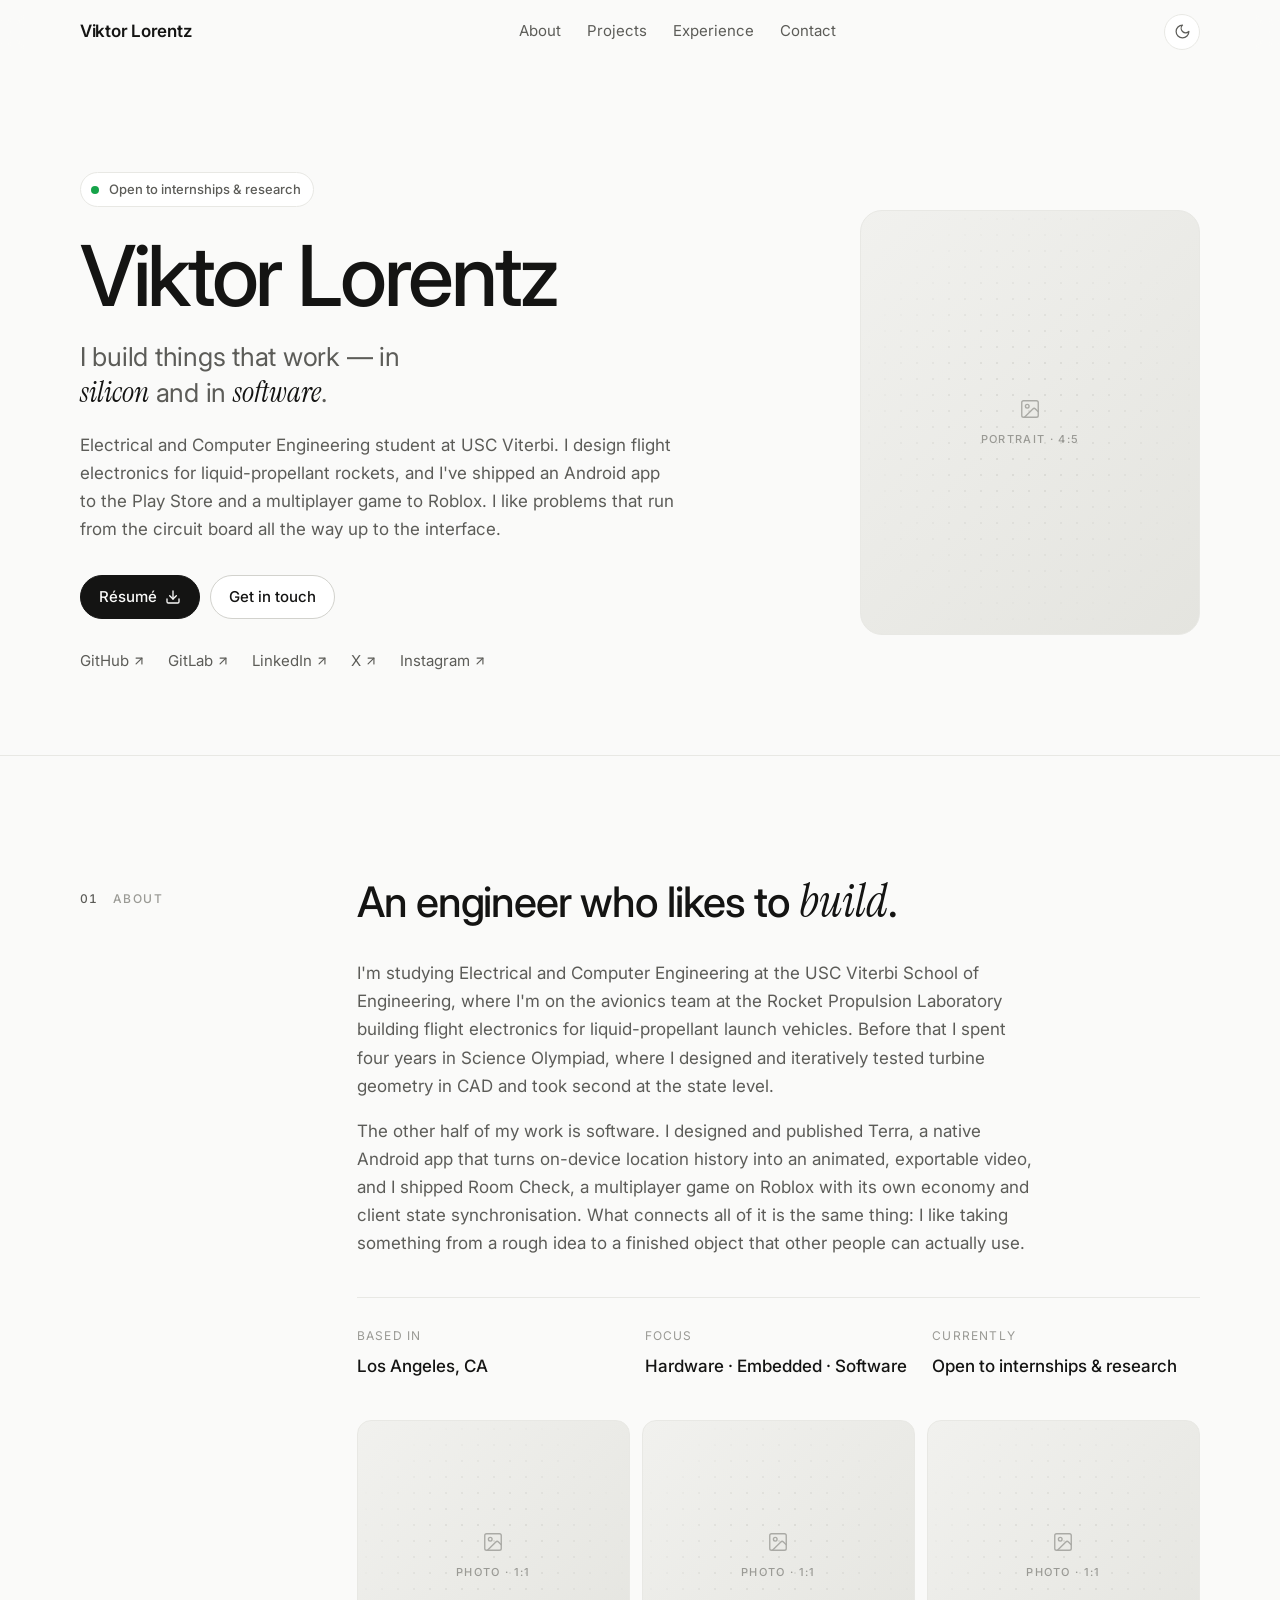
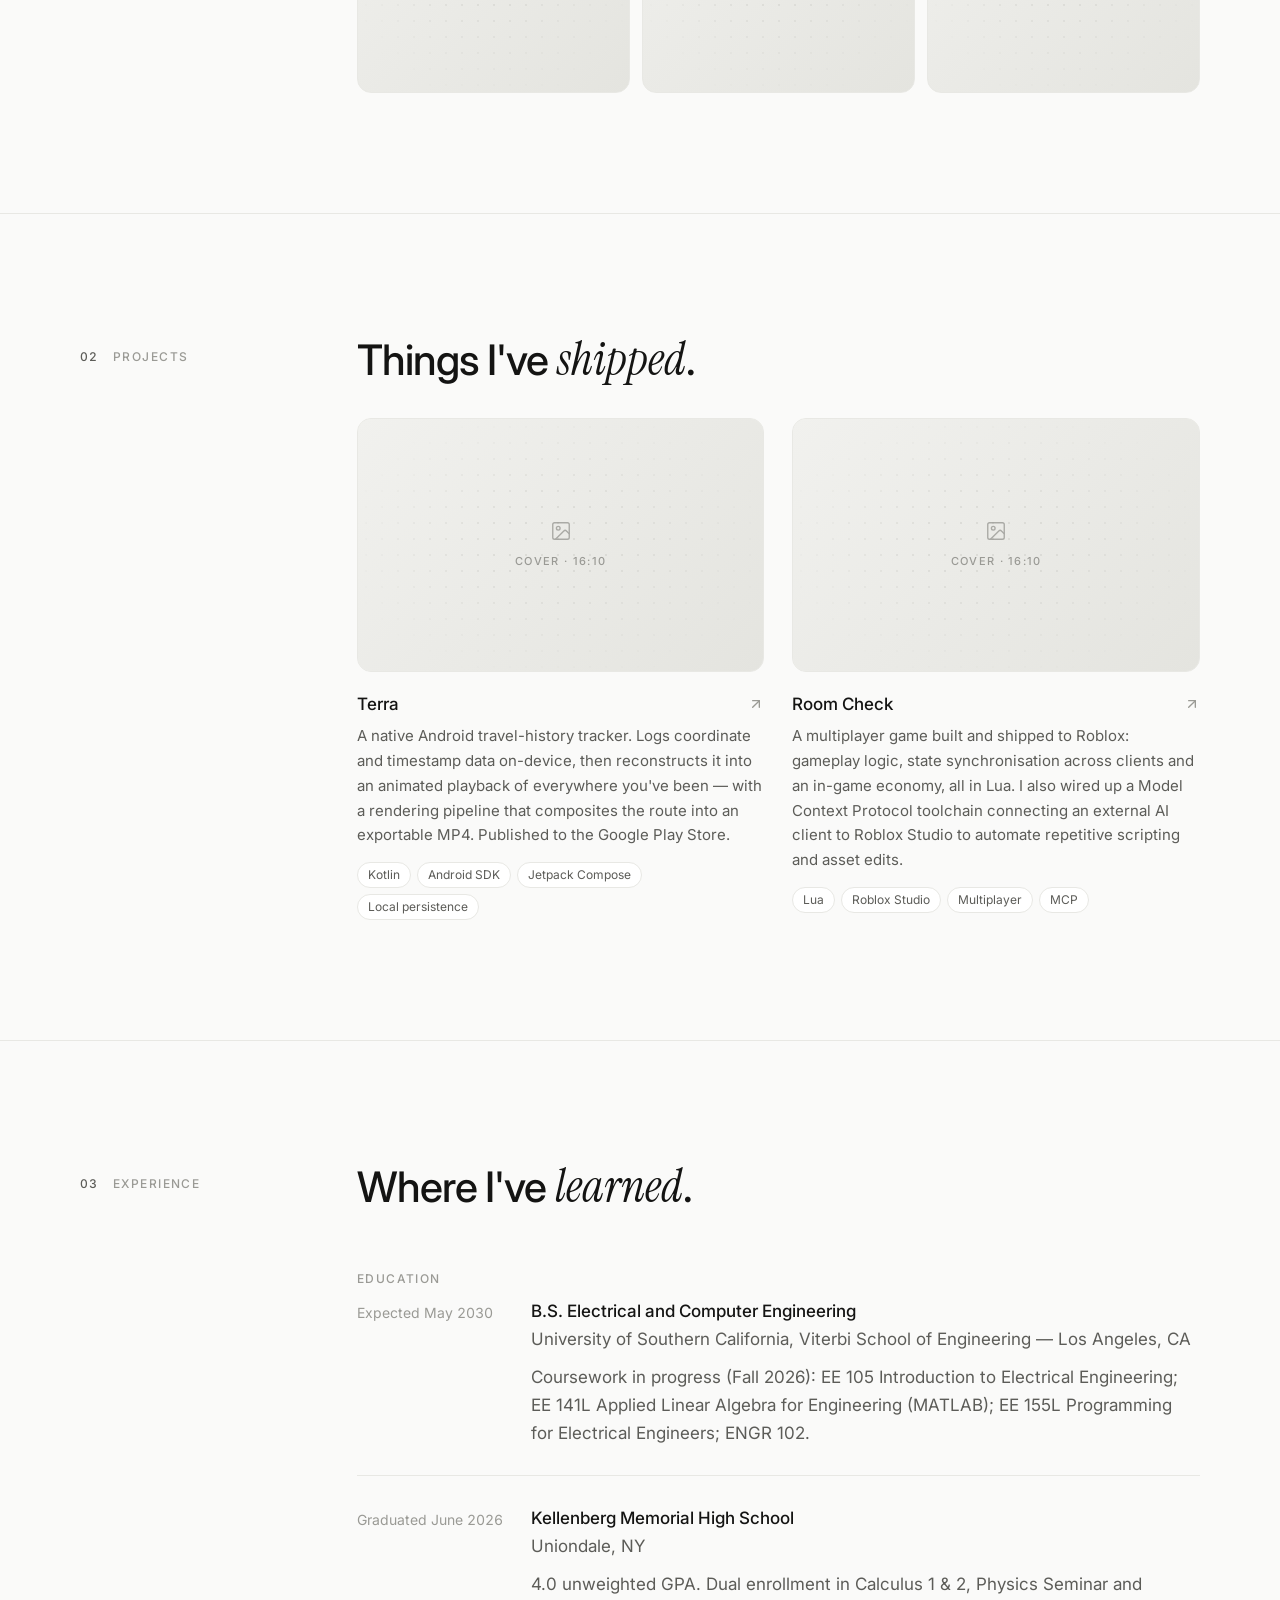
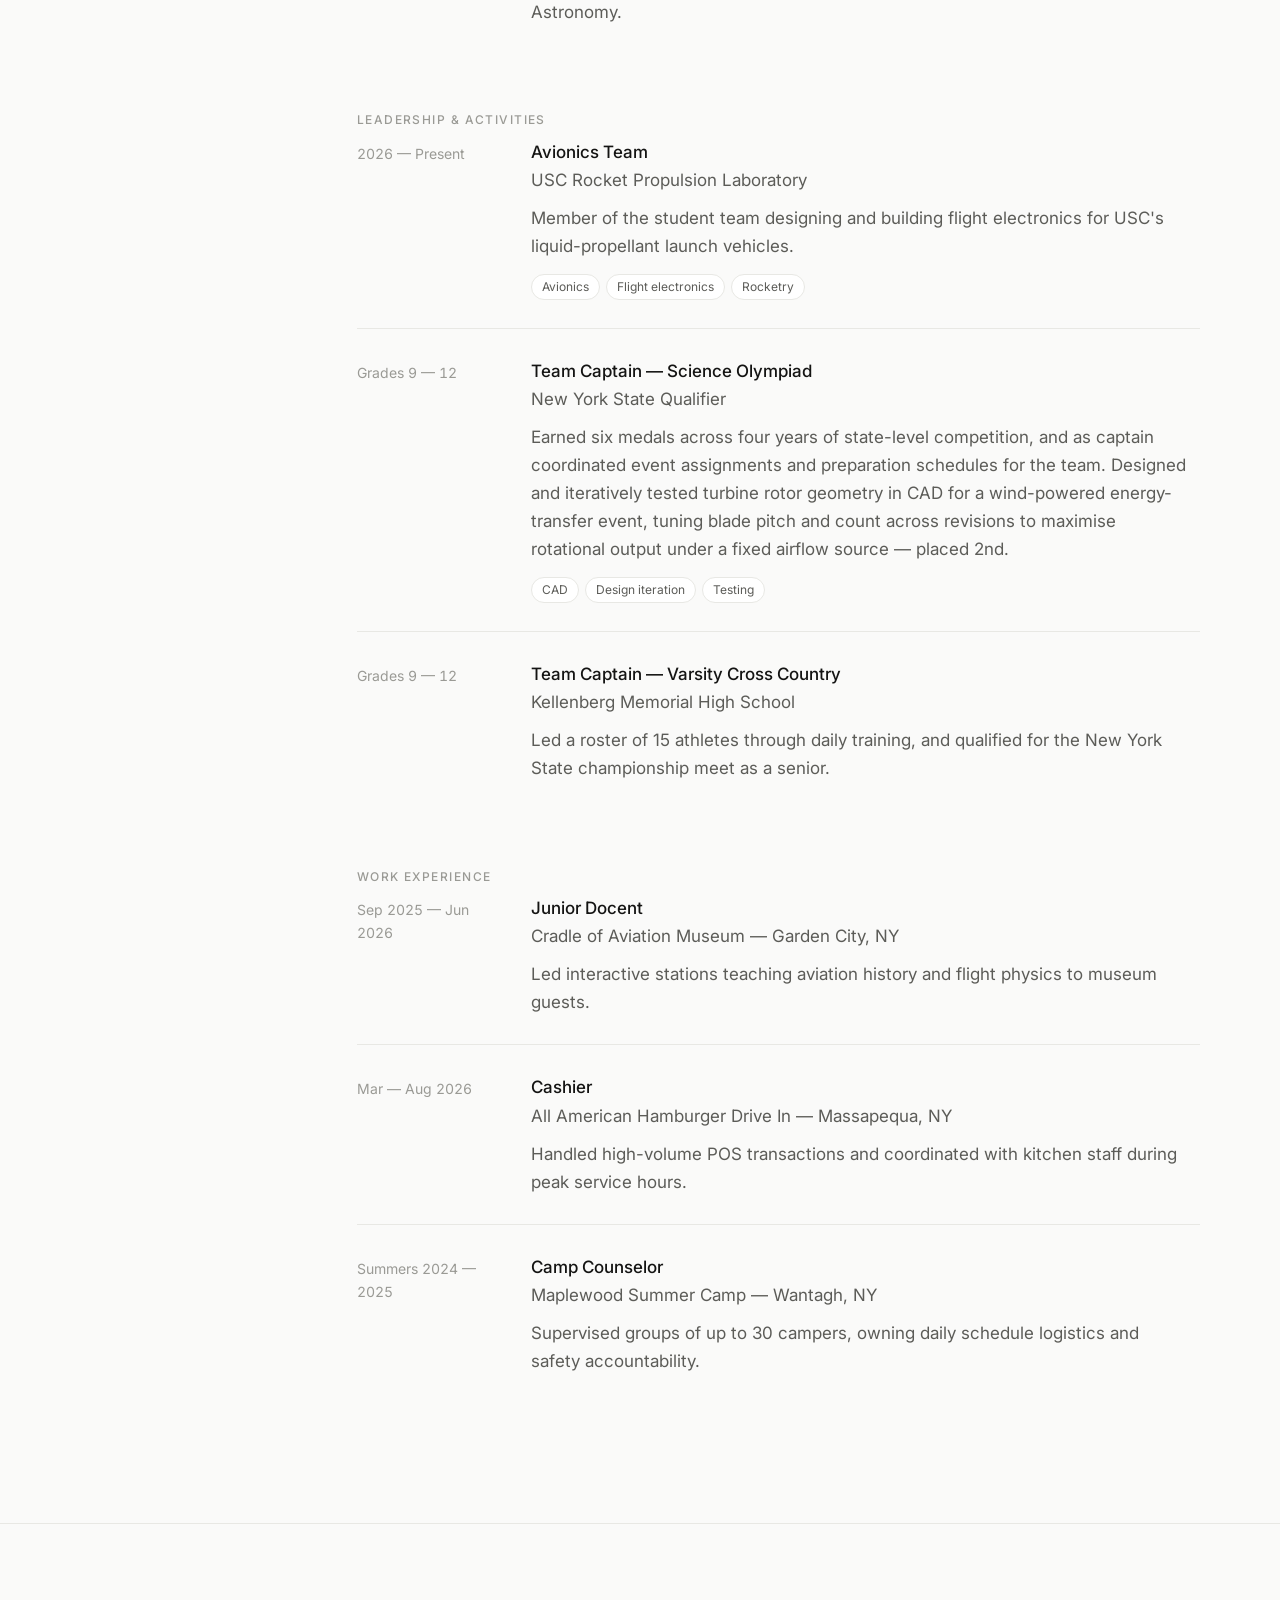
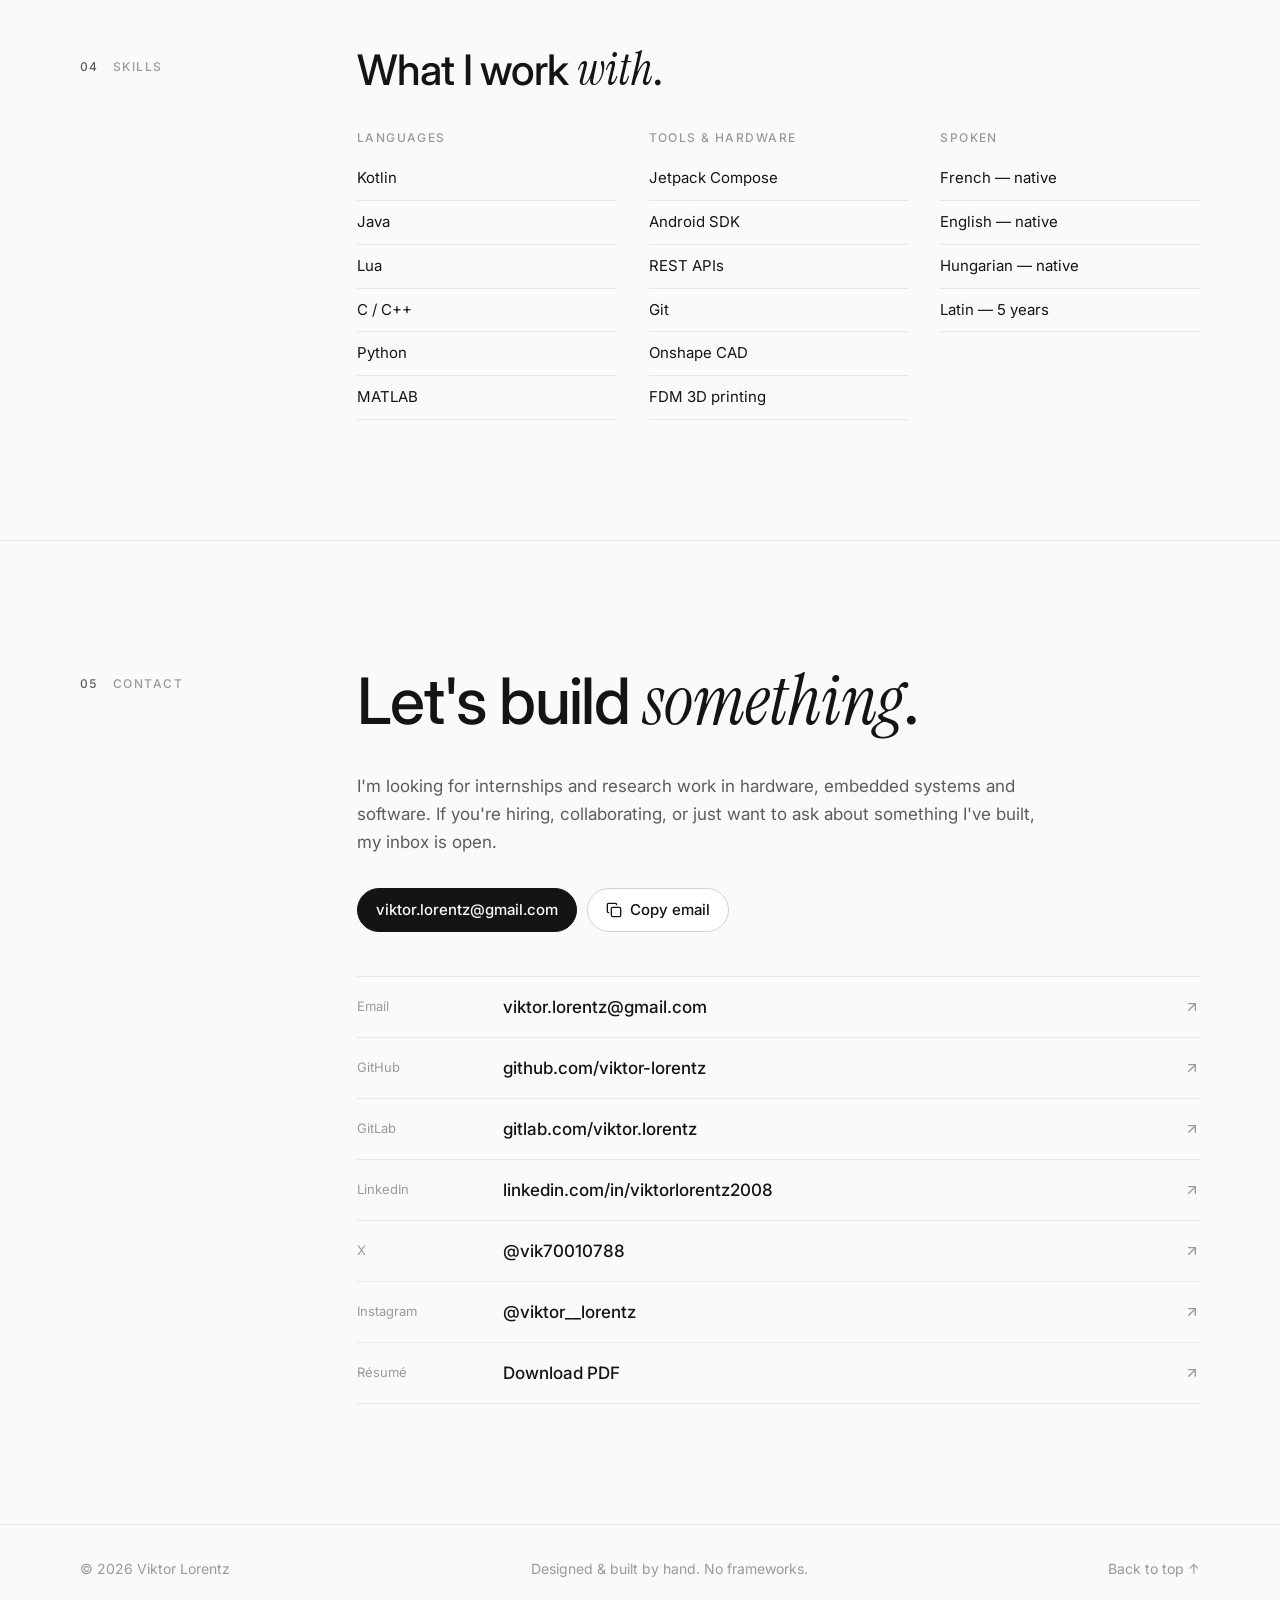
==== commit 51709d1d: "Tailor site to ECE student profile and add real details Rewrite the content around the résumé: posit" ====
--- a/index.html
+++ b/index.html
@@ -4,17 +4,16 @@
   <meta charset="utf-8">
   <meta name="viewport" content="width=device-width, initial-scale=1">
 
-  <!-- EDIT ▸ Page metadata -->
-  <title>Viktor Lorentz — Developer</title>
-  <meta name="description" content="Viktor Lorentz is a developer who builds games and apps people come back to — shipped on Roblox, Android and the web.">
+  <title>Viktor Lorentz — Electrical &amp; Computer Engineering</title>
+  <meta name="description" content="Viktor Lorentz is an Electrical and Computer Engineering student at USC Viterbi working across hardware and software — flight avionics, embedded systems, and shipped applications.">
   <meta name="author" content="Viktor Lorentz">
   <meta name="theme-color" content="#fafaf9" media="(prefers-color-scheme: light)">
   <meta name="theme-color" content="#0c0c0c" media="(prefers-color-scheme: dark)">
 
-  <!-- Social preview card. Once live, make og:image an absolute URL (e.g. https://yourdomain.com/assets/og.jpg, 1200×630). -->
+  <!-- Social preview. Once live, make og:image an absolute URL (e.g. https://viktor-lorentz.github.io/assets/og.jpg, 1200×630). -->
   <meta property="og:type" content="website">
-  <meta property="og:title" content="Viktor Lorentz — Developer">
-  <meta property="og:description" content="Games and apps people come back to. Roblox, Android, web.">
+  <meta property="og:title" content="Viktor Lorentz — Electrical &amp; Computer Engineering">
+  <meta property="og:description" content="ECE student at USC Viterbi. Hardware, embedded systems and software that ships.">
   <meta property="og:image" content="assets/og.jpg">
   <meta name="twitter:card" content="summary_large_image">
 
@@ -35,19 +34,21 @@
     })();
   </script>
 
-  <!-- Structured data so search engines show your name and profiles correctly -->
   <script type="application/ld+json">
   {
     "@context": "https://schema.org",
     "@type": "Person",
     "name": "Viktor Lorentz",
-    "jobTitle": "Software Developer",
-    "url": "https://yourdomain.com",
+    "jobTitle": "Electrical and Computer Engineering Student",
+    "email": "mailto:viktor.lorentz@gmail.com",
+    "alumniOf": "University of Southern California, Viterbi School of Engineering",
+    "address": { "@type": "PostalAddress", "addressLocality": "Los Angeles", "addressRegion": "CA" },
     "sameAs": [
-      "https://github.com/yourhandle",
-      "https://gitlab.com/viktorcode2",
-      "https://www.linkedin.com/in/yourhandle",
-      "https://x.com/yourhandle"
+      "https://github.com/viktor-lorentz",
+      "https://gitlab.com/viktor.lorentz",
+      "https://www.linkedin.com/in/viktorlorentz2008",
+      "https://x.com/vik70010788",
+      "https://instagram.com/viktor__lorentz"
     ]
   }
   </script>
@@ -66,8 +67,8 @@
 
       <nav class="nav-links" aria-label="Sections">
         <a href="#about">About</a>
-        <a href="#work">Work</a>
         <a href="#projects">Projects</a>
+        <a href="#experience">Experience</a>
         <a href="#contact">Contact</a>
       </nav>
 
@@ -86,18 +87,15 @@
     <section class="hero" aria-labelledby="hero-title">
       <div class="container hero-grid">
         <div class="hero-text">
-          <!-- EDIT ▸ Availability line. Delete this <p> if you're not looking. -->
-          <p class="status reveal"><span class="dot" aria-hidden="true"></span>Open to new opportunities</p>
+          <p class="status reveal"><span class="dot" aria-hidden="true"></span>Open to internships &amp; research</p>
 
           <h1 id="hero-title" class="reveal">Viktor Lorentz</h1>
 
-          <p class="lede reveal">I build <em>games</em> and <em>apps</em> that people come back to.</p>
-
-          <!-- EDIT ▸ Two-sentence intro -->
-          <p class="intro reveal">Software developer based in [City]. I've shipped multiplayer games on Roblox and a native Android app, taking each from first sketch to live product: gameplay, interface, monetisation and analytics.</p>
+          <p class="lede reveal">I build things that work — in <em>silicon</em> and in <em>software</em>.</p>
+
+          <p class="intro reveal">Electrical and Computer Engineering student at USC Viterbi. I design flight electronics for liquid-propellant rockets, and I've shipped an Android app to the Play Store and a multiplayer game to Roblox. I like problems that run from the circuit board all the way up to the interface.</p>
 
           <div class="cta reveal">
-            <!-- EDIT ▸ Drop your résumé at assets/resume.pdf -->
             <a class="btn btn-primary" href="assets/resume.pdf" target="_blank" rel="noopener">
               Résumé
               <svg viewBox="0 0 24 24" fill="none" stroke="currentColor" stroke-width="2" stroke-linecap="round" stroke-linejoin="round" aria-hidden="true"><path d="M21 15v4a2 2 0 0 1-2 2H5a2 2 0 0 1-2-2v-4"/><path d="m7 10 5 5 5-5"/><path d="M12 15V3"/></svg>
@@ -105,25 +103,18 @@
             <a class="btn" href="#contact">Get in touch</a>
           </div>
 
-          <!-- EDIT ▸ Social links (also update the full list in the Contact section) -->
           <ul class="socials reveal" aria-label="Social links">
-            <li><a href="https://github.com/yourhandle" target="_blank" rel="noopener">GitHub<svg class="arrow" viewBox="0 0 24 24" fill="none" stroke="currentColor" stroke-width="2" stroke-linecap="round" stroke-linejoin="round" aria-hidden="true"><path d="M7 17 17 7"/><path d="M7 7h10v10"/></svg></a></li>
-            <li><a href="https://gitlab.com/viktorcode2" target="_blank" rel="noopener">GitLab<svg class="arrow" viewBox="0 0 24 24" fill="none" stroke="currentColor" stroke-width="2" stroke-linecap="round" stroke-linejoin="round" aria-hidden="true"><path d="M7 17 17 7"/><path d="M7 7h10v10"/></svg></a></li>
-            <li><a href="https://www.linkedin.com/in/yourhandle" target="_blank" rel="noopener">LinkedIn<svg class="arrow" viewBox="0 0 24 24" fill="none" stroke="currentColor" stroke-width="2" stroke-linecap="round" stroke-linejoin="round" aria-hidden="true"><path d="M7 17 17 7"/><path d="M7 7h10v10"/></svg></a></li>
-            <li><a href="https://x.com/yourhandle" target="_blank" rel="noopener">X<svg class="arrow" viewBox="0 0 24 24" fill="none" stroke="currentColor" stroke-width="2" stroke-linecap="round" stroke-linejoin="round" aria-hidden="true"><path d="M7 17 17 7"/><path d="M7 7h10v10"/></svg></a></li>
-            <li><a href="https://instagram.com/yourhandle" target="_blank" rel="noopener">Instagram<svg class="arrow" viewBox="0 0 24 24" fill="none" stroke="currentColor" stroke-width="2" stroke-linecap="round" stroke-linejoin="round" aria-hidden="true"><path d="M7 17 17 7"/><path d="M7 7h10v10"/></svg></a></li>
+            <li><a href="https://github.com/viktor-lorentz" target="_blank" rel="noopener">GitHub<svg class="arrow" viewBox="0 0 24 24" fill="none" stroke="currentColor" stroke-width="2" stroke-linecap="round" stroke-linejoin="round" aria-hidden="true"><path d="M7 17 17 7"/><path d="M7 7h10v10"/></svg></a></li>
+            <li><a href="https://gitlab.com/viktor.lorentz" target="_blank" rel="noopener">GitLab<svg class="arrow" viewBox="0 0 24 24" fill="none" stroke="currentColor" stroke-width="2" stroke-linecap="round" stroke-linejoin="round" aria-hidden="true"><path d="M7 17 17 7"/><path d="M7 7h10v10"/></svg></a></li>
+            <li><a href="https://www.linkedin.com/in/viktorlorentz2008" target="_blank" rel="noopener">LinkedIn<svg class="arrow" viewBox="0 0 24 24" fill="none" stroke="currentColor" stroke-width="2" stroke-linecap="round" stroke-linejoin="round" aria-hidden="true"><path d="M7 17 17 7"/><path d="M7 7h10v10"/></svg></a></li>
+            <li><a href="https://x.com/vik70010788" target="_blank" rel="noopener">X<svg class="arrow" viewBox="0 0 24 24" fill="none" stroke="currentColor" stroke-width="2" stroke-linecap="round" stroke-linejoin="round" aria-hidden="true"><path d="M7 17 17 7"/><path d="M7 7h10v10"/></svg></a></li>
+            <li><a href="https://instagram.com/viktor__lorentz" target="_blank" rel="noopener">Instagram<svg class="arrow" viewBox="0 0 24 24" fill="none" stroke="currentColor" stroke-width="2" stroke-linecap="round" stroke-linejoin="round" aria-hidden="true"><path d="M7 17 17 7"/><path d="M7 7h10v10"/></svg></a></li>
           </ul>
         </div>
 
         <figure class="hero-media reveal">
-          <!-- EDIT ▸ Replace the <div> below with:
-               <img class="portrait" src="assets/portrait.jpg" alt="Viktor Lorentz" width="800" height="1000"> -->
-          <div class="ph portrait" role="img" aria-label="Portrait photo placeholder">
-            <span class="ph-label">
-              <svg viewBox="0 0 24 24" fill="none" stroke="currentColor" stroke-width="1.5" stroke-linecap="round" stroke-linejoin="round" aria-hidden="true"><rect width="18" height="18" x="3" y="3" rx="2" ry="2"/><circle cx="9" cy="9" r="2"/><path d="m21 15-3.086-3.086a2 2 0 0 0-2.828 0L6 21"/></svg>
-              <span>Portrait · 4:5</span>
-            </span>
-          </div>
+          <!-- PHOTOS ▸ Just drop the file into assets/ with this exact name. Until it exists, a placeholder shows automatically. -->
+          <img class="portrait" src="assets/portrait.jpg" alt="Viktor Lorentz" width="800" height="1000" data-ph="Portrait · 4:5">
         </figure>
       </div>
     </section>
@@ -133,137 +124,149 @@
       <div class="container section-grid">
         <p class="section-label reveal"><span>01</span>About</p>
         <div class="section-body">
-          <h2 id="about-title" class="reveal">A developer who likes to <em>ship</em>.</h2>
-
-          <!-- EDIT ▸ Your story in two short paragraphs -->
+          <h2 id="about-title" class="reveal">An engineer who likes to <em>build</em>.</h2>
+
           <div class="prose reveal">
-            <p>Over the past few years I've designed, built and launched products end-to-end: two multiplayer games on Roblox with live monetisation and live-ops, and Terra, a travel tracker for Android written in Kotlin and Jetpack Compose. I'm comfortable owning the whole thing, from the first prototype to the dashboards that tell me whether it's working.</p>
-            <p>I care about the details that make software feel good: fast, clear interfaces and code that stays easy to change. Outside of work you'll usually find me [your hobby here].</p>
+            <p>I'm studying Electrical and Computer Engineering at the USC Viterbi School of Engineering, where I'm on the avionics team at the Rocket Propulsion Laboratory building flight electronics for liquid-propellant launch vehicles. Before that I spent four years in Science Olympiad, where I designed and iteratively tested turbine geometry in CAD and took second at the state level.</p>
+            <p>The other half of my work is software. I designed and published Terra, a native Android app that turns on-device location history into an animated, exportable video, and I shipped Room Check, a multiplayer game on Roblox with its own economy and client state synchronisation. What connects all of it is the same thing: I like taking something from a rough idea to a finished object that other people can actually use.</p>
           </div>
 
           <dl class="facts reveal">
-            <div><dt>Based in</dt><dd>[City, Country]</dd></div>
-            <div><dt>Focus</dt><dd>Games · Mobile · Web</dd></div>
-            <div><dt>Currently</dt><dd>Open to full-time &amp; freelance</dd></div>
+            <div><dt>Based in</dt><dd>Los Angeles, CA</dd></div>
+            <div><dt>Focus</dt><dd>Hardware · Embedded · Software</dd></div>
+            <div><dt>Currently</dt><dd>Open to internships &amp; research</dd></div>
           </dl>
 
-          <!-- Optional photo strip. Delete this <ul> if you'd rather not have it.
-               Swap each <div class="ph"> for: <img src="assets/photo-1.jpg" alt="" width="800" height="800"> -->
+          <!-- PHOTOS ▸ Optional strip. Drop assets/photo-1.jpg, photo-2.jpg, photo-3.jpg — or delete this <ul>. -->
           <ul class="gallery reveal" aria-label="Photos">
-            <li><div class="ph" role="img" aria-label="Photo placeholder"><span class="ph-label"><svg viewBox="0 0 24 24" fill="none" stroke="currentColor" stroke-width="1.5" stroke-linecap="round" stroke-linejoin="round" aria-hidden="true"><rect width="18" height="18" x="3" y="3" rx="2" ry="2"/><circle cx="9" cy="9" r="2"/><path d="m21 15-3.086-3.086a2 2 0 0 0-2.828 0L6 21"/></svg><span>Photo · 1:1</span></span></div></li>
-            <li><div class="ph" role="img" aria-label="Photo placeholder"><span class="ph-label"><svg viewBox="0 0 24 24" fill="none" stroke="currentColor" stroke-width="1.5" stroke-linecap="round" stroke-linejoin="round" aria-hidden="true"><rect width="18" height="18" x="3" y="3" rx="2" ry="2"/><circle cx="9" cy="9" r="2"/><path d="m21 15-3.086-3.086a2 2 0 0 0-2.828 0L6 21"/></svg><span>Photo · 1:1</span></span></div></li>
-            <li><div class="ph" role="img" aria-label="Photo placeholder"><span class="ph-label"><svg viewBox="0 0 24 24" fill="none" stroke="currentColor" stroke-width="1.5" stroke-linecap="round" stroke-linejoin="round" aria-hidden="true"><rect width="18" height="18" x="3" y="3" rx="2" ry="2"/><circle cx="9" cy="9" r="2"/><path d="m21 15-3.086-3.086a2 2 0 0 0-2.828 0L6 21"/></svg><span>Photo · 1:1</span></span></div></li>
+            <li><img src="assets/photo-1.jpg" alt="" width="800" height="800" data-ph="Photo · 1:1"></li>
+            <li><img src="assets/photo-2.jpg" alt="" width="800" height="800" data-ph="Photo · 1:1"></li>
+            <li><img src="assets/photo-3.jpg" alt="" width="800" height="800" data-ph="Photo · 1:1"></li>
           </ul>
         </div>
       </div>
     </section>
 
+    <!-- ============================== PROJECTS ============================== -->
+    <section id="projects" class="section" aria-labelledby="projects-title">
+      <div class="container section-grid">
+        <p class="section-label reveal"><span>02</span>Projects</p>
+        <div class="section-body">
+          <h2 id="projects-title" class="reveal">Things I've <em>shipped</em>.</h2>
+
+          <ul class="projects">
+            <li class="reveal">
+              <!-- EDIT ▸ Swap in your Google Play listing URL -->
+              <a class="card" href="https://play.google.com/store/apps/" target="_blank" rel="noopener">
+                <div class="card-media">
+                  <img src="assets/project-terra.jpg" alt="" width="1600" height="1000" data-ph="Cover · 16:10">
+                </div>
+                <div class="card-title"><span>Terra</span><svg class="arrow" viewBox="0 0 24 24" fill="none" stroke="currentColor" stroke-width="2" stroke-linecap="round" stroke-linejoin="round" aria-hidden="true"><path d="M7 17 17 7"/><path d="M7 7h10v10"/></svg></div>
+                <p class="card-desc">A native Android travel-history tracker. Logs coordinate and timestamp data on-device, then reconstructs it into an animated playback of everywhere you've been — with a rendering pipeline that composites the route into an exportable MP4. Published to the Google Play Store.</p>
+                <ul class="tags"><li>Kotlin</li><li>Android SDK</li><li>Jetpack Compose</li><li>Local persistence</li></ul>
+              </a>
+            </li>
+
+            <li class="reveal">
+              <!-- EDIT ▸ Swap in your Roblox experience URL -->
+              <a class="card" href="https://www.roblox.com/games/" target="_blank" rel="noopener">
+                <div class="card-media">
+                  <img src="assets/project-room-check.jpg" alt="" width="1600" height="1000" data-ph="Cover · 16:10">
+                </div>
+                <div class="card-title"><span>Room Check</span><svg class="arrow" viewBox="0 0 24 24" fill="none" stroke="currentColor" stroke-width="2" stroke-linecap="round" stroke-linejoin="round" aria-hidden="true"><path d="M7 17 17 7"/><path d="M7 7h10v10"/></svg></div>
+                <p class="card-desc">A multiplayer game built and shipped to Roblox: gameplay logic, state synchronisation across clients and an in-game economy, all in Lua. I also wired up a Model Context Protocol toolchain connecting an external AI client to Roblox Studio to automate repetitive scripting and asset edits.</p>
+                <ul class="tags"><li>Lua</li><li>Roblox Studio</li><li>Multiplayer</li><li>MCP</li></ul>
+              </a>
+            </li>
+          </ul>
+        </div>
+      </div>
+    </section>
+
     <!-- ============================== EXPERIENCE ============================== -->
-    <section id="work" class="section" aria-labelledby="work-title">
-      <div class="container section-grid">
-        <p class="section-label reveal"><span>02</span>Experience</p>
-        <div class="section-body">
-          <h2 id="work-title" class="reveal">Where I've <em>worked</em>.</h2>
-
-          <!-- EDIT ▸ One <li> per role, newest first. Lead with results and numbers where you can. -->
-          <ol class="xp">
-            <li class="xp-item reveal">
-              <p class="xp-when">2023 — Present</p>
-              <div>
-                <h3 class="xp-role">Independent Developer</h3>
-                <p class="xp-org">Self-employed</p>
-                <p class="xp-desc">Design, build and launch games and apps end-to-end: Room Check and World Cup Obby on Roblox, Terra on Android. Own everything from gameplay and UI to monetisation, analytics and live-ops events.</p>
-                <ul class="tags"><li>Luau</li><li>Kotlin</li><li>Product</li><li>Live-ops</li></ul>
-              </div>
-            </li>
-            <li class="xp-item reveal">
-              <p class="xp-when">2021 — 2023</p>
-              <div>
-                <h3 class="xp-role">[Job title]</h3>
-                <p class="xp-org">[Company]</p>
-                <p class="xp-desc">One or two sentences on what you owned and the impact it had. Something like: "Led the rebuild of the checkout flow, cutting drop-off by 18% and shipping two weeks ahead of schedule."</p>
-                <ul class="tags"><li>[Skill]</li><li>[Skill]</li><li>[Skill]</li></ul>
-              </div>
-            </li>
-            <li class="xp-item reveal">
-              <p class="xp-when">2019 — 2021</p>
-              <div>
-                <h3 class="xp-role">[Job title]</h3>
-                <p class="xp-org">[Company]</p>
-                <p class="xp-desc">What you did, who it was for, and why it mattered. Keep it to the parts an employer would ask you about in an interview.</p>
-                <ul class="tags"><li>[Skill]</li><li>[Skill]</li></ul>
-              </div>
-            </li>
-          </ol>
+    <section id="experience" class="section" aria-labelledby="experience-title">
+      <div class="container section-grid">
+        <p class="section-label reveal"><span>03</span>Experience</p>
+        <div class="section-body">
+          <h2 id="experience-title" class="reveal">Where I've <em>learned</em>.</h2>
 
           <h3 class="subhead reveal">Education</h3>
           <ol class="xp">
             <li class="xp-item reveal">
-              <p class="xp-when">2015 — 2019</p>
-              <div>
-                <h3 class="xp-role">[Degree], [Field of study]</h3>
-                <p class="xp-org">[University]</p>
+              <p class="xp-when">Expected May 2030</p>
+              <div>
+                <h3 class="xp-role">B.S. Electrical and Computer Engineering</h3>
+                <p class="xp-org">University of Southern California, Viterbi School of Engineering — Los Angeles, CA</p>
+                <p class="xp-desc">Coursework in progress (Fall 2026): EE 105 Introduction to Electrical Engineering; EE 141L Applied Linear Algebra for Engineering (MATLAB); EE 155L Programming for Electrical Engineers; ENGR 102.</p>
+              </div>
+            </li>
+            <li class="xp-item reveal">
+              <p class="xp-when">Graduated June 2026</p>
+              <div>
+                <h3 class="xp-role">Kellenberg Memorial High School</h3>
+                <p class="xp-org">Uniondale, NY</p>
+                <p class="xp-desc">4.0 unweighted GPA. Dual enrollment in Calculus 1 &amp; 2, Physics Seminar and Astronomy.</p>
               </div>
             </li>
           </ol>
-        </div>
-      </div>
-    </section>
-
-    <!-- ============================== PROJECTS ============================== -->
-    <section id="projects" class="section" aria-labelledby="projects-title">
-      <div class="container section-grid">
-        <p class="section-label reveal"><span>03</span>Projects</p>
-        <div class="section-body">
-          <h2 id="projects-title" class="reveal">Selected <em>work</em>.</h2>
-
-          <!-- EDIT ▸ Each card links out. Swap the <div class="ph"> inside .card-media for:
-               <img src="assets/project-name.jpg" alt="" width="1600" height="1000"> -->
-          <ul class="projects">
-            <li class="reveal">
-              <a class="card" href="https://www.roblox.com/games/" target="_blank" rel="noopener">
-                <div class="card-media">
-                  <div class="ph"><span class="ph-label"><svg viewBox="0 0 24 24" fill="none" stroke="currentColor" stroke-width="1.5" stroke-linecap="round" stroke-linejoin="round" aria-hidden="true"><rect width="18" height="18" x="3" y="3" rx="2" ry="2"/><circle cx="9" cy="9" r="2"/><path d="m21 15-3.086-3.086a2 2 0 0 0-2.828 0L6 21"/></svg><span>Cover · 16:10</span></span></div>
-                </div>
-                <div class="card-title"><span>Room Check</span><svg class="arrow" viewBox="0 0 24 24" fill="none" stroke="currentColor" stroke-width="2" stroke-linecap="round" stroke-linejoin="round" aria-hidden="true"><path d="M7 17 17 7"/><path d="M7 7h10v10"/></svg></div>
-                <p class="card-desc">A fast-paced multiplayer game on Roblox with a full growth kit: onboarding, invite and group rewards, live-ops events, redeem codes and analytics.</p>
-                <ul class="tags"><li>Luau</li><li>Roblox</li><li>Live-ops</li><li>Monetisation</li></ul>
-              </a>
-            </li>
-
-            <li class="reveal">
-              <a class="card" href="https://www.roblox.com/games/" target="_blank" rel="noopener">
-                <div class="card-media">
-                  <div class="ph"><span class="ph-label"><svg viewBox="0 0 24 24" fill="none" stroke="currentColor" stroke-width="1.5" stroke-linecap="round" stroke-linejoin="round" aria-hidden="true"><rect width="18" height="18" x="3" y="3" rx="2" ry="2"/><circle cx="9" cy="9" r="2"/><path d="m21 15-3.086-3.086a2 2 0 0 0-2.828 0L6 21"/></svg><span>Cover · 16:10</span></span></div>
-                </div>
-                <div class="card-title"><span>World Cup Obby</span><svg class="arrow" viewBox="0 0 24 24" fill="none" stroke="currentColor" stroke-width="2" stroke-linecap="round" stroke-linejoin="round" aria-hidden="true"><path d="M7 17 17 7"/><path d="M7 7h10v10"/></svg></div>
-                <p class="card-desc">A 2026 World Cup themed obstacle course on Roblox. Level design, checkpoints, cosmetics and in-experience purchases, built for the tournament window.</p>
-                <ul class="tags"><li>Luau</li><li>Roblox</li><li>Level design</li></ul>
-              </a>
-            </li>
-
-            <li class="reveal">
-              <a class="card" href="https://gitlab.com/viktorcode2/terra" target="_blank" rel="noopener">
-                <div class="card-media">
-                  <div class="ph"><span class="ph-label"><svg viewBox="0 0 24 24" fill="none" stroke="currentColor" stroke-width="1.5" stroke-linecap="round" stroke-linejoin="round" aria-hidden="true"><rect width="18" height="18" x="3" y="3" rx="2" ry="2"/><circle cx="9" cy="9" r="2"/><path d="m21 15-3.086-3.086a2 2 0 0 0-2.828 0L6 21"/></svg><span>Cover · 16:10</span></span></div>
-                </div>
-                <div class="card-title"><span>Terra</span><svg class="arrow" viewBox="0 0 24 24" fill="none" stroke="currentColor" stroke-width="2" stroke-linecap="round" stroke-linejoin="round" aria-hidden="true"><path d="M7 17 17 7"/><path d="M7 7h10v10"/></svg></div>
-                <p class="card-desc">A travel tracker for Android that maps every place you've been. Native Kotlin with Jetpack Compose, offline-first, designed to feel at home on the platform.</p>
-                <ul class="tags"><li>Kotlin</li><li>Jetpack Compose</li><li>Android</li></ul>
-              </a>
-            </li>
-
-            <li class="reveal">
-              <a class="card" href="#" rel="noopener">
-                <div class="card-media">
-                  <div class="ph"><span class="ph-label"><svg viewBox="0 0 24 24" fill="none" stroke="currentColor" stroke-width="1.5" stroke-linecap="round" stroke-linejoin="round" aria-hidden="true"><rect width="18" height="18" x="3" y="3" rx="2" ry="2"/><circle cx="9" cy="9" r="2"/><path d="m21 15-3.086-3.086a2 2 0 0 0-2.828 0L6 21"/></svg><span>Cover · 16:10</span></span></div>
-                </div>
-                <div class="card-title"><span>[Next project]</span><svg class="arrow" viewBox="0 0 24 24" fill="none" stroke="currentColor" stroke-width="2" stroke-linecap="round" stroke-linejoin="round" aria-hidden="true"><path d="M7 17 17 7"/><path d="M7 7h10v10"/></svg></div>
-                <p class="card-desc">One sentence on what it is, one on what you built or learned. Duplicate this card for more, or delete it.</p>
-                <ul class="tags"><li>[Tech]</li><li>[Tech]</li></ul>
-              </a>
-            </li>
-          </ul>
+
+          <h3 class="subhead reveal">Leadership &amp; Activities</h3>
+          <ol class="xp">
+            <li class="xp-item reveal">
+              <p class="xp-when">2026 — Present</p>
+              <div>
+                <h3 class="xp-role">Avionics Team</h3>
+                <p class="xp-org">USC Rocket Propulsion Laboratory</p>
+                <p class="xp-desc">Member of the student team designing and building flight electronics for USC's liquid-propellant launch vehicles.</p>
+                <ul class="tags"><li>Avionics</li><li>Flight electronics</li><li>Rocketry</li></ul>
+              </div>
+            </li>
+            <li class="xp-item reveal">
+              <p class="xp-when">Grades 9 — 12</p>
+              <div>
+                <h3 class="xp-role">Team Captain — Science Olympiad</h3>
+                <p class="xp-org">New York State Qualifier</p>
+                <p class="xp-desc">Earned six medals across four years of state-level competition, and as captain coordinated event assignments and preparation schedules for the team. Designed and iteratively tested turbine rotor geometry in CAD for a wind-powered energy-transfer event, tuning blade pitch and count across revisions to maximise rotational output under a fixed airflow source — placed 2nd.</p>
+                <ul class="tags"><li>CAD</li><li>Design iteration</li><li>Testing</li></ul>
+              </div>
+            </li>
+            <li class="xp-item reveal">
+              <p class="xp-when">Grades 9 — 12</p>
+              <div>
+                <h3 class="xp-role">Team Captain — Varsity Cross Country</h3>
+                <p class="xp-org">Kellenberg Memorial High School</p>
+                <p class="xp-desc">Led a roster of 15 athletes through daily training, and qualified for the New York State championship meet as a senior.</p>
+              </div>
+            </li>
+          </ol>
+
+          <h3 class="subhead reveal">Work Experience</h3>
+          <ol class="xp">
+            <li class="xp-item reveal">
+              <p class="xp-when">Sep 2025 — Jun 2026</p>
+              <div>
+                <h3 class="xp-role">Junior Docent</h3>
+                <p class="xp-org">Cradle of Aviation Museum — Garden City, NY</p>
+                <p class="xp-desc">Led interactive stations teaching aviation history and flight physics to museum guests.</p>
+              </div>
+            </li>
+            <li class="xp-item reveal">
+              <p class="xp-when">Mar — Aug 2026</p>
+              <div>
+                <h3 class="xp-role">Cashier</h3>
+                <p class="xp-org">All American Hamburger Drive In — Massapequa, NY</p>
+                <p class="xp-desc">Handled high-volume POS transactions and coordinated with kitchen staff during peak service hours.</p>
+              </div>
+            </li>
+            <li class="xp-item reveal">
+              <p class="xp-when">Summers 2024 — 2025</p>
+              <div>
+                <h3 class="xp-role">Camp Counselor</h3>
+                <p class="xp-org">Maplewood Summer Camp — Wantagh, NY</p>
+                <p class="xp-desc">Supervised groups of up to 30 campers, owning daily schedule logistics and safety accountability.</p>
+              </div>
+            </li>
+          </ol>
         </div>
       </div>
     </section>
@@ -275,19 +278,18 @@
         <div class="section-body">
           <h2 id="skills-title" class="reveal">What I work <em>with</em>.</h2>
 
-          <!-- EDIT ▸ Keep each list to five or six items -->
           <div class="skills reveal">
             <div>
               <h3>Languages</h3>
-              <ul><li>Luau</li><li>Kotlin</li><li>JavaScript / TypeScript</li><li>HTML &amp; CSS</li><li>Python</li></ul>
+              <ul><li>Kotlin</li><li>Java</li><li>Lua</li><li>C / C++</li><li>Python</li><li>MATLAB</li></ul>
             </div>
             <div>
-              <h3>Tools</h3>
-              <ul><li>Roblox Studio</li><li>Android Studio &amp; Jetpack Compose</li><li>Git &amp; GitLab CI</li><li>Figma</li><li>[Add yours]</li></ul>
+              <h3>Tools &amp; Hardware</h3>
+              <ul><li>Jetpack Compose</li><li>Android SDK</li><li>REST APIs</li><li>Git</li><li>Onshape CAD</li><li>FDM 3D printing</li></ul>
             </div>
             <div>
-              <h3>Strengths</h3>
-              <ul><li>Product thinking</li><li>Live-ops &amp; analytics</li><li>UI / UX polish</li><li>Rapid prototyping</li><li>Shipping on a deadline</li></ul>
+              <h3>Spoken</h3>
+              <ul><li>French — native</li><li>English — native</li><li>Hungarian — native</li><li>Latin — 5 years</li></ul>
             </div>
           </div>
         </div>
@@ -299,26 +301,25 @@
       <div class="container section-grid">
         <p class="section-label reveal"><span>05</span>Contact</p>
         <div class="section-body">
-          <h2 id="contact-title" class="reveal">Let's work <em>together</em>.</h2>
-          <p class="prose reveal">Whether it's a full-time role, a freelance project or a question about something I've built, my inbox is open. I reply to everything.</p>
-
-          <!-- EDIT ▸ Your email (three places on this page: here, the button, and data-copy) -->
+          <h2 id="contact-title" class="reveal">Let's build <em>something</em>.</h2>
+          <p class="prose reveal">I'm looking for internships and research work in hardware, embedded systems and software. If you're hiring, collaborating, or just want to ask about something I've built, my inbox is open.</p>
+
           <div class="cta reveal">
-            <a class="btn btn-primary" href="mailto:your@email.com">your@email.com</a>
-            <button class="btn" type="button" data-copy="your@email.com">
+            <a class="btn btn-primary" href="mailto:viktor.lorentz@gmail.com">viktor.lorentz@gmail.com</a>
+            <button class="btn" type="button" data-copy="viktor.lorentz@gmail.com">
               <svg class="i-copy" viewBox="0 0 24 24" fill="none" stroke="currentColor" stroke-width="2" stroke-linecap="round" stroke-linejoin="round" aria-hidden="true"><rect width="14" height="14" x="8" y="8" rx="2" ry="2"/><path d="M4 16c-1.1 0-2-.9-2-2V4c0-1.1.9-2 2-2h10c1.1 0 2 .9 2 2"/></svg>
               <svg class="i-check" viewBox="0 0 24 24" fill="none" stroke="currentColor" stroke-width="2" stroke-linecap="round" stroke-linejoin="round" aria-hidden="true"><path d="M20 6 9 17l-5-5"/></svg>
               <span>Copy email</span>
             </button>
           </div>
 
-          <!-- EDIT ▸ Full list of links -->
           <ul class="links reveal">
-            <li><a href="https://github.com/yourhandle" target="_blank" rel="noopener"><span class="k">GitHub</span><span class="v">github.com/yourhandle</span><svg class="arrow" viewBox="0 0 24 24" fill="none" stroke="currentColor" stroke-width="2" stroke-linecap="round" stroke-linejoin="round" aria-hidden="true"><path d="M7 17 17 7"/><path d="M7 7h10v10"/></svg></a></li>
-            <li><a href="https://gitlab.com/viktorcode2" target="_blank" rel="noopener"><span class="k">GitLab</span><span class="v">gitlab.com/viktorcode2</span><svg class="arrow" viewBox="0 0 24 24" fill="none" stroke="currentColor" stroke-width="2" stroke-linecap="round" stroke-linejoin="round" aria-hidden="true"><path d="M7 17 17 7"/><path d="M7 7h10v10"/></svg></a></li>
-            <li><a href="https://www.linkedin.com/in/yourhandle" target="_blank" rel="noopener"><span class="k">LinkedIn</span><span class="v">linkedin.com/in/yourhandle</span><svg class="arrow" viewBox="0 0 24 24" fill="none" stroke="currentColor" stroke-width="2" stroke-linecap="round" stroke-linejoin="round" aria-hidden="true"><path d="M7 17 17 7"/><path d="M7 7h10v10"/></svg></a></li>
-            <li><a href="https://x.com/yourhandle" target="_blank" rel="noopener"><span class="k">X</span><span class="v">@yourhandle</span><svg class="arrow" viewBox="0 0 24 24" fill="none" stroke="currentColor" stroke-width="2" stroke-linecap="round" stroke-linejoin="round" aria-hidden="true"><path d="M7 17 17 7"/><path d="M7 7h10v10"/></svg></a></li>
-            <li><a href="https://instagram.com/yourhandle" target="_blank" rel="noopener"><span class="k">Instagram</span><span class="v">@yourhandle</span><svg class="arrow" viewBox="0 0 24 24" fill="none" stroke="currentColor" stroke-width="2" stroke-linecap="round" stroke-linejoin="round" aria-hidden="true"><path d="M7 17 17 7"/><path d="M7 7h10v10"/></svg></a></li>
+            <li><a href="mailto:viktor.lorentz@gmail.com"><span class="k">Email</span><span class="v">viktor.lorentz@gmail.com</span><svg class="arrow" viewBox="0 0 24 24" fill="none" stroke="currentColor" stroke-width="2" stroke-linecap="round" stroke-linejoin="round" aria-hidden="true"><path d="M7 17 17 7"/><path d="M7 7h10v10"/></svg></a></li>
+            <li><a href="https://github.com/viktor-lorentz" target="_blank" rel="noopener"><span class="k">GitHub</span><span class="v">github.com/viktor-lorentz</span><svg class="arrow" viewBox="0 0 24 24" fill="none" stroke="currentColor" stroke-width="2" stroke-linecap="round" stroke-linejoin="round" aria-hidden="true"><path d="M7 17 17 7"/><path d="M7 7h10v10"/></svg></a></li>
+            <li><a href="https://gitlab.com/viktor.lorentz" target="_blank" rel="noopener"><span class="k">GitLab</span><span class="v">gitlab.com/viktor.lorentz</span><svg class="arrow" viewBox="0 0 24 24" fill="none" stroke="currentColor" stroke-width="2" stroke-linecap="round" stroke-linejoin="round" aria-hidden="true"><path d="M7 17 17 7"/><path d="M7 7h10v10"/></svg></a></li>
+            <li><a href="https://www.linkedin.com/in/viktorlorentz2008" target="_blank" rel="noopener"><span class="k">LinkedIn</span><span class="v">linkedin.com/in/viktorlorentz2008</span><svg class="arrow" viewBox="0 0 24 24" fill="none" stroke="currentColor" stroke-width="2" stroke-linecap="round" stroke-linejoin="round" aria-hidden="true"><path d="M7 17 17 7"/><path d="M7 7h10v10"/></svg></a></li>
+            <li><a href="https://x.com/vik70010788" target="_blank" rel="noopener"><span class="k">X</span><span class="v">@vik70010788</span><svg class="arrow" viewBox="0 0 24 24" fill="none" stroke="currentColor" stroke-width="2" stroke-linecap="round" stroke-linejoin="round" aria-hidden="true"><path d="M7 17 17 7"/><path d="M7 7h10v10"/></svg></a></li>
+            <li><a href="https://instagram.com/viktor__lorentz" target="_blank" rel="noopener"><span class="k">Instagram</span><span class="v">@viktor__lorentz</span><svg class="arrow" viewBox="0 0 24 24" fill="none" stroke="currentColor" stroke-width="2" stroke-linecap="round" stroke-linejoin="round" aria-hidden="true"><path d="M7 17 17 7"/><path d="M7 7h10v10"/></svg></a></li>
             <li><a href="assets/resume.pdf" target="_blank" rel="noopener"><span class="k">Résumé</span><span class="v">Download PDF</span><svg class="arrow" viewBox="0 0 24 24" fill="none" stroke="currentColor" stroke-width="2" stroke-linecap="round" stroke-linejoin="round" aria-hidden="true"><path d="M7 17 17 7"/><path d="M7 7h10v10"/></svg></a></li>
           </ul>
         </div>
--- a/styles.css
+++ b/styles.css
@@ -234,7 +234,10 @@
   background: var(--bg-elev);
 }
 
-/* Photo placeholders — swap the <div class="ph"> for an <img> with the same classes */
+/* Photos. Any <img data-ph="..."> whose file is missing is swapped for one of
+   these placeholders by script.js; the gradient below covers the moment before. */
+img[data-ph] { background: linear-gradient(135deg, var(--ph-a), var(--ph-b)); }
+
 .ph {
   position: relative;
   display: grid;
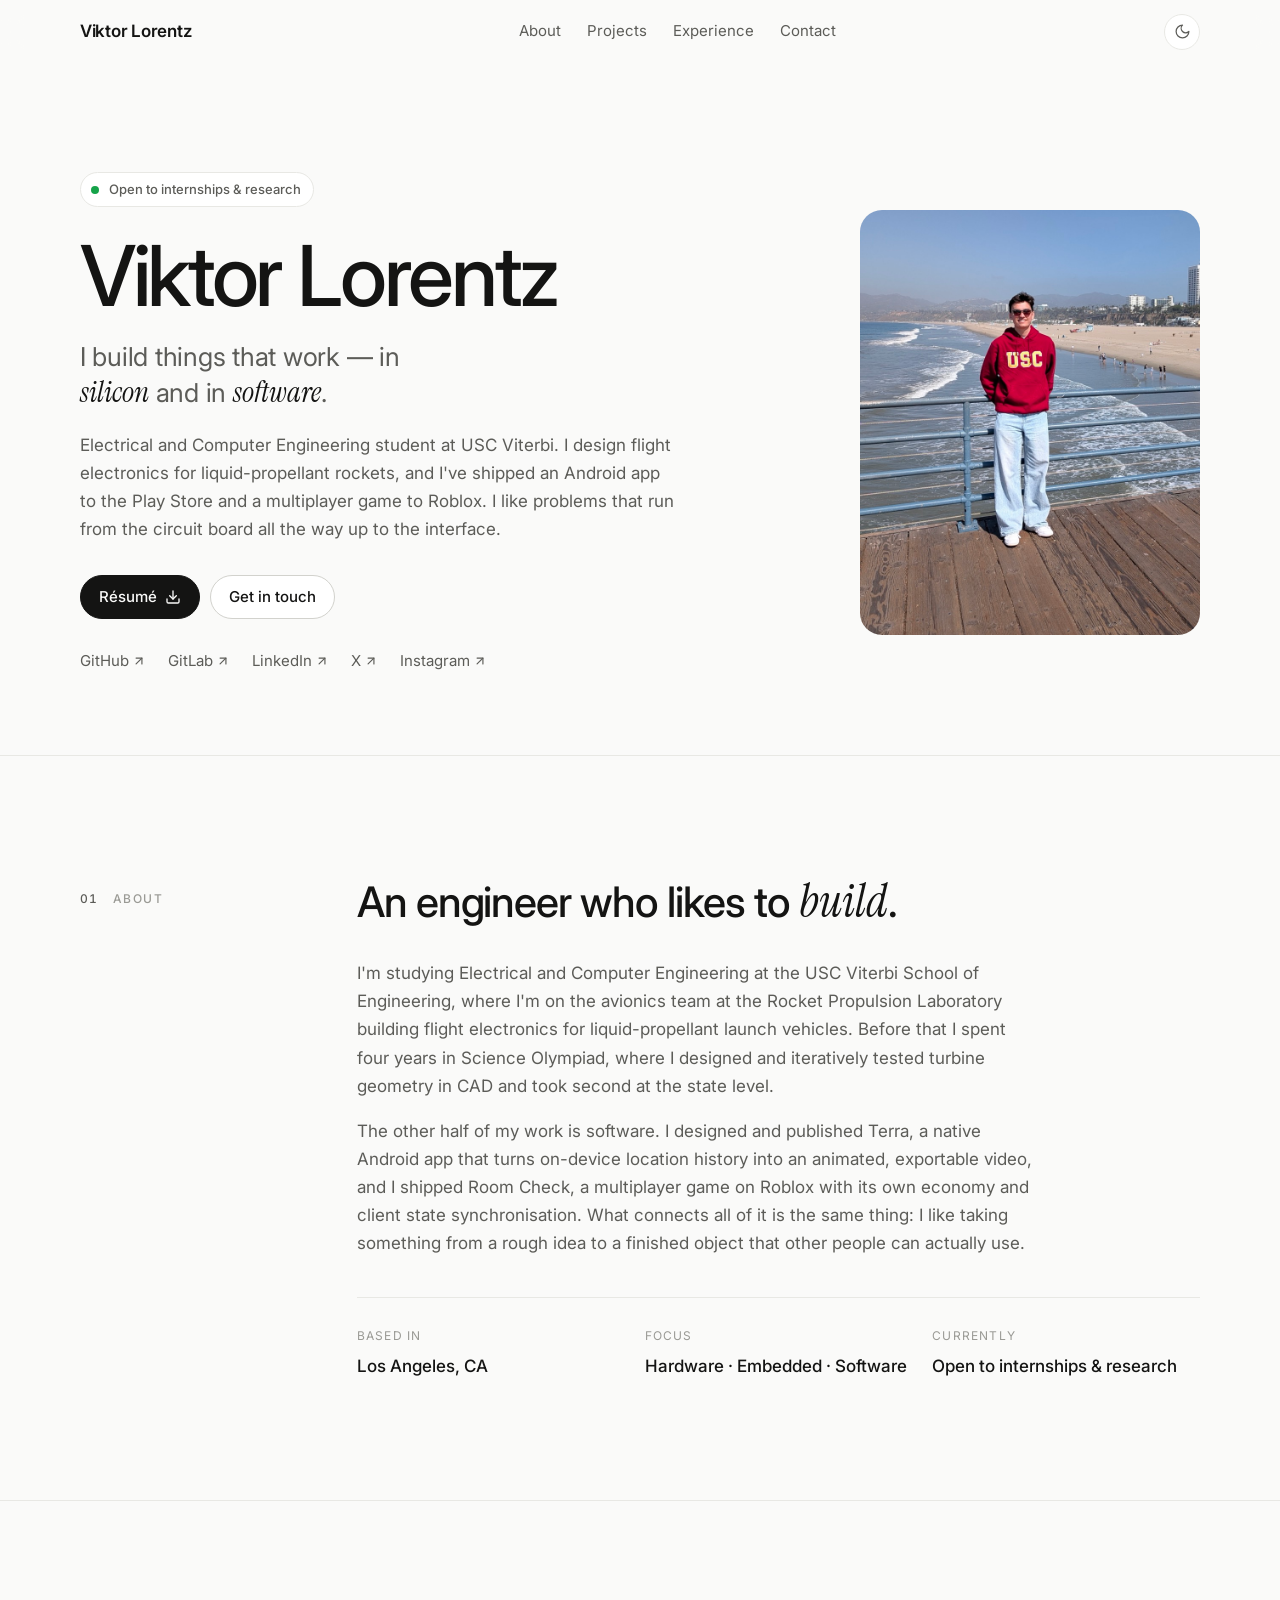
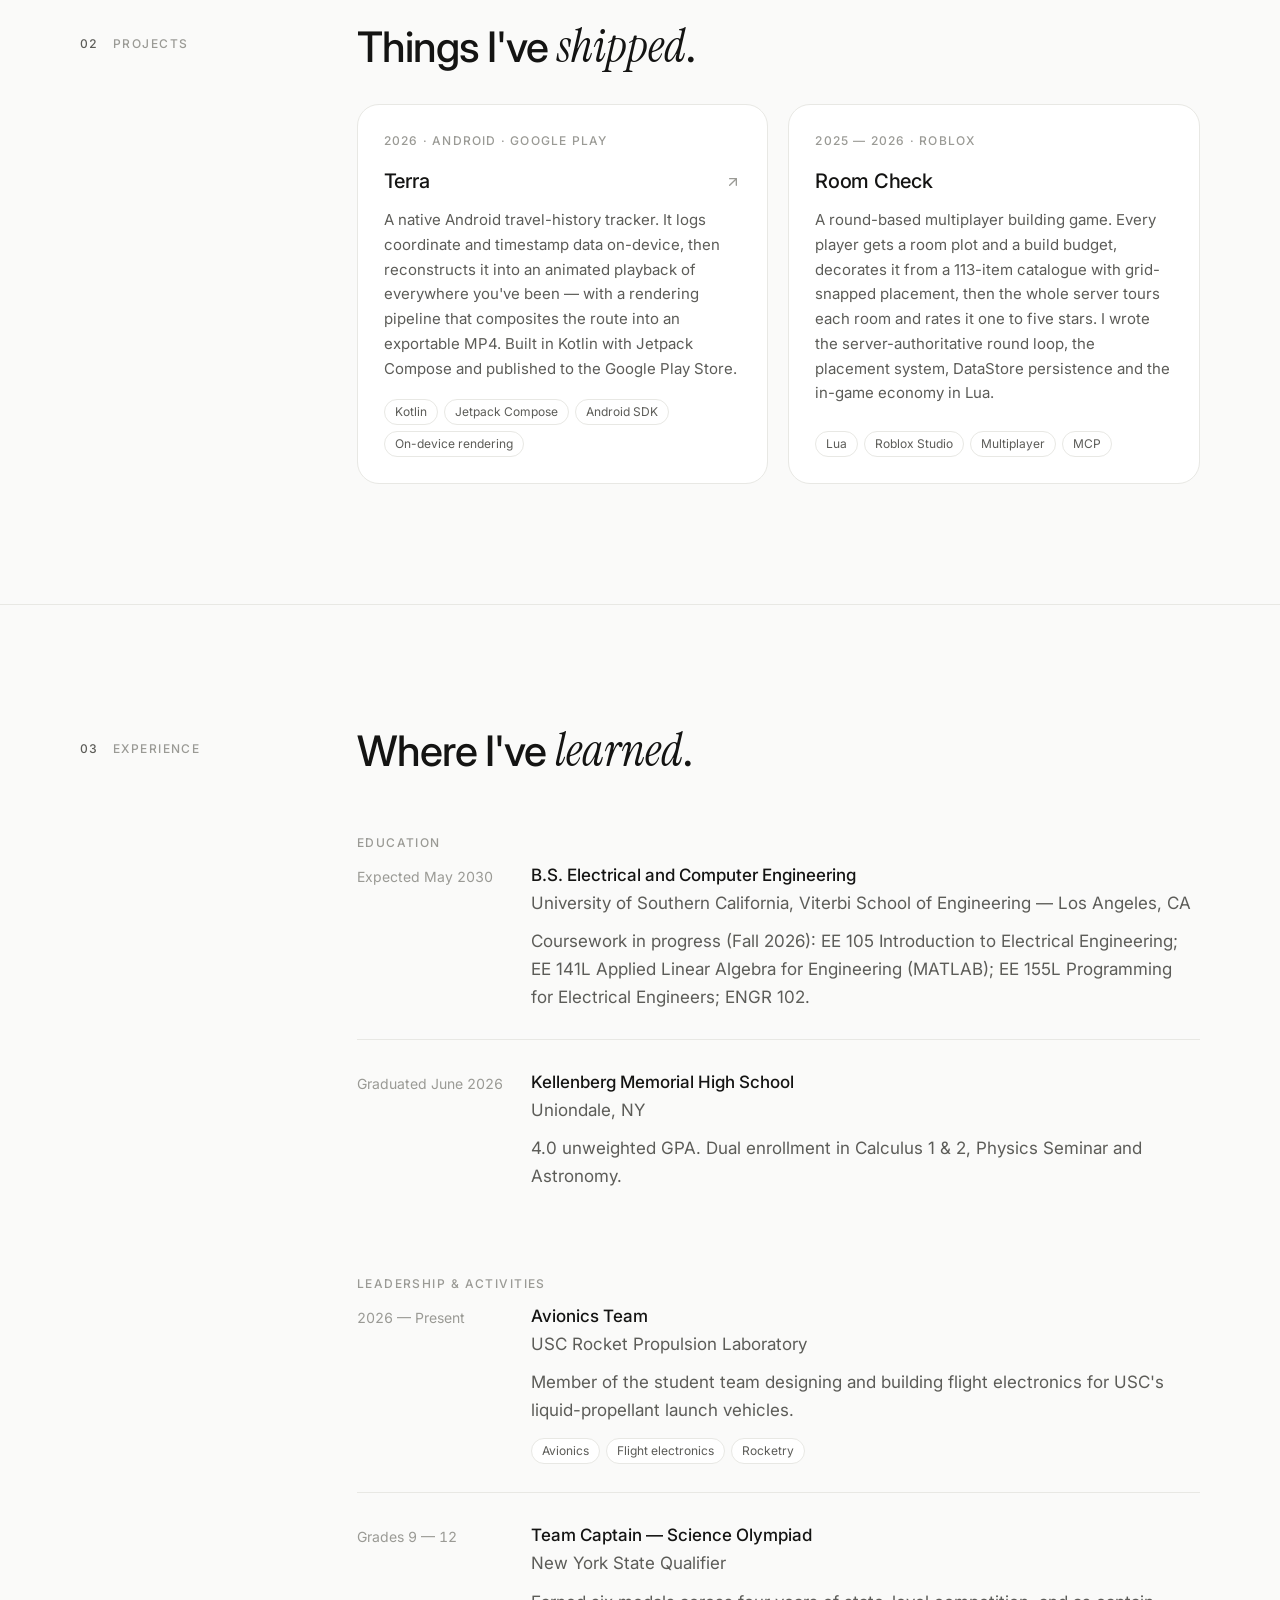
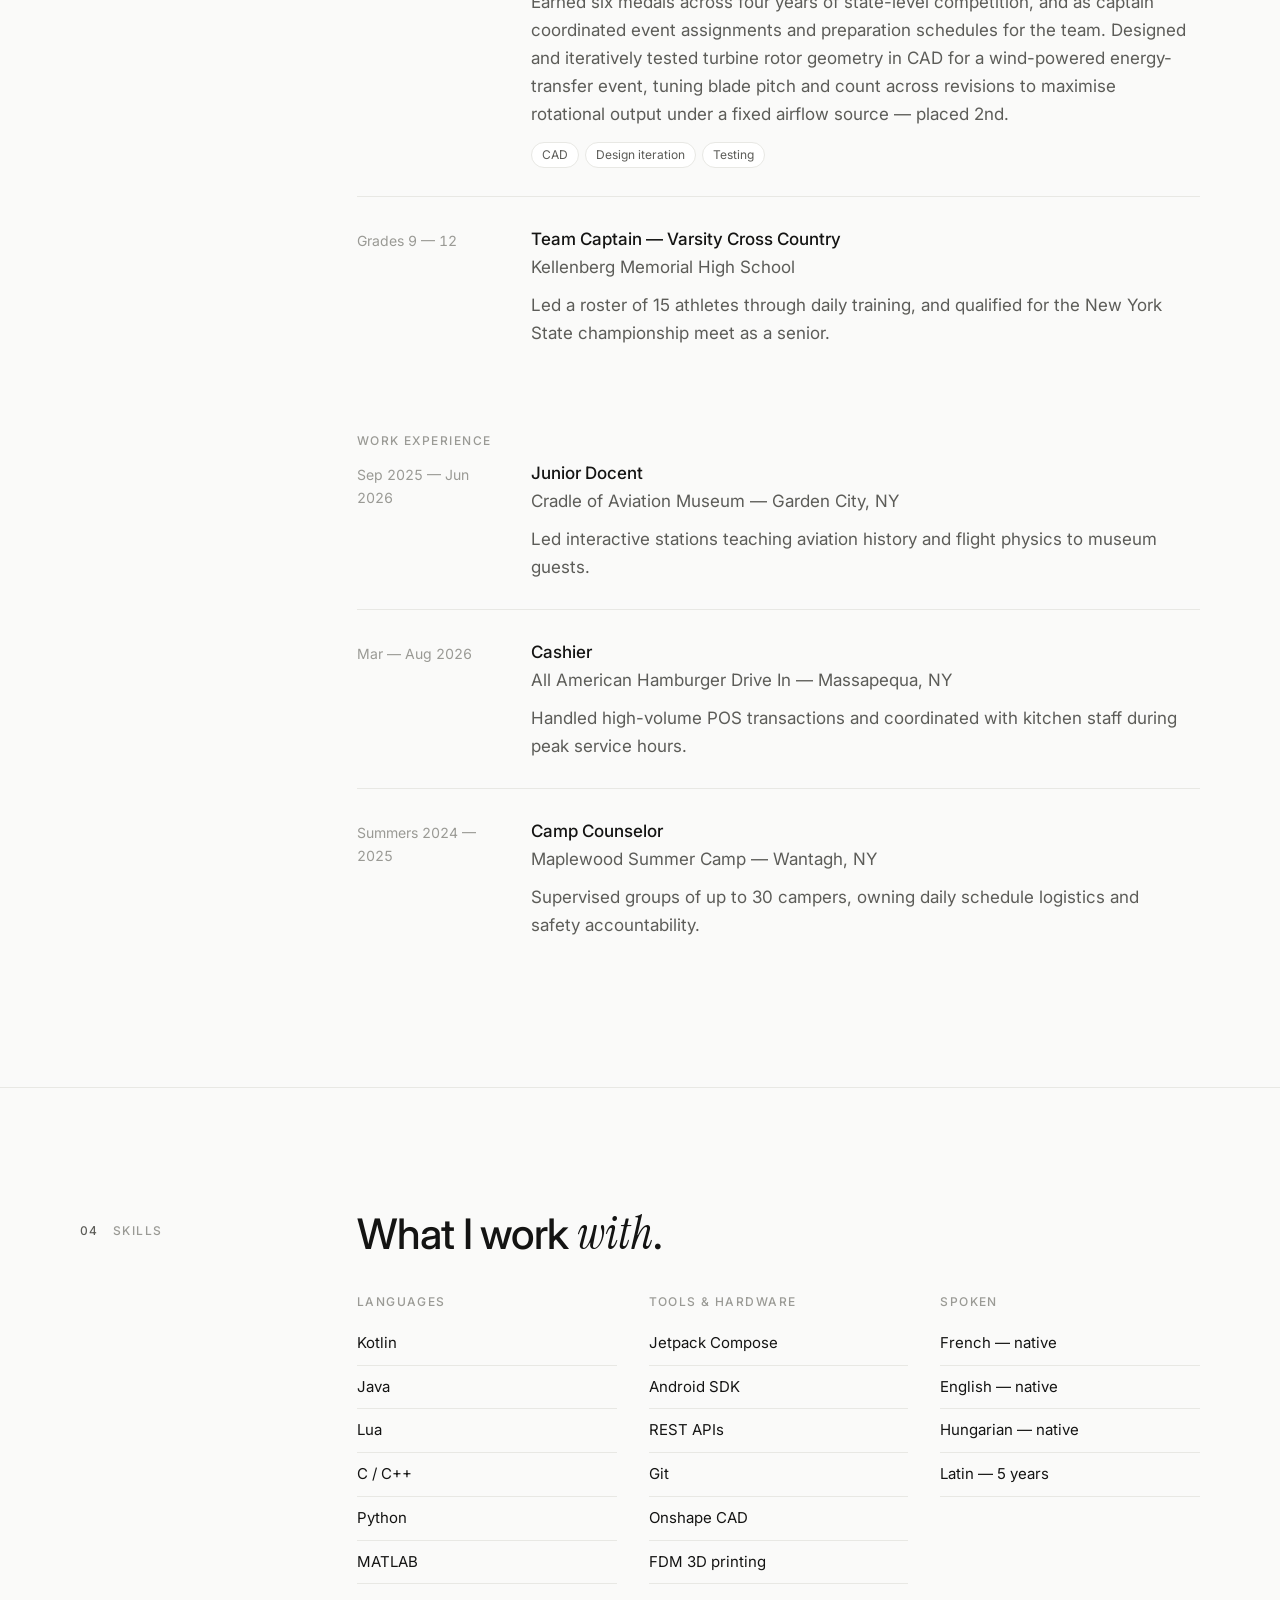
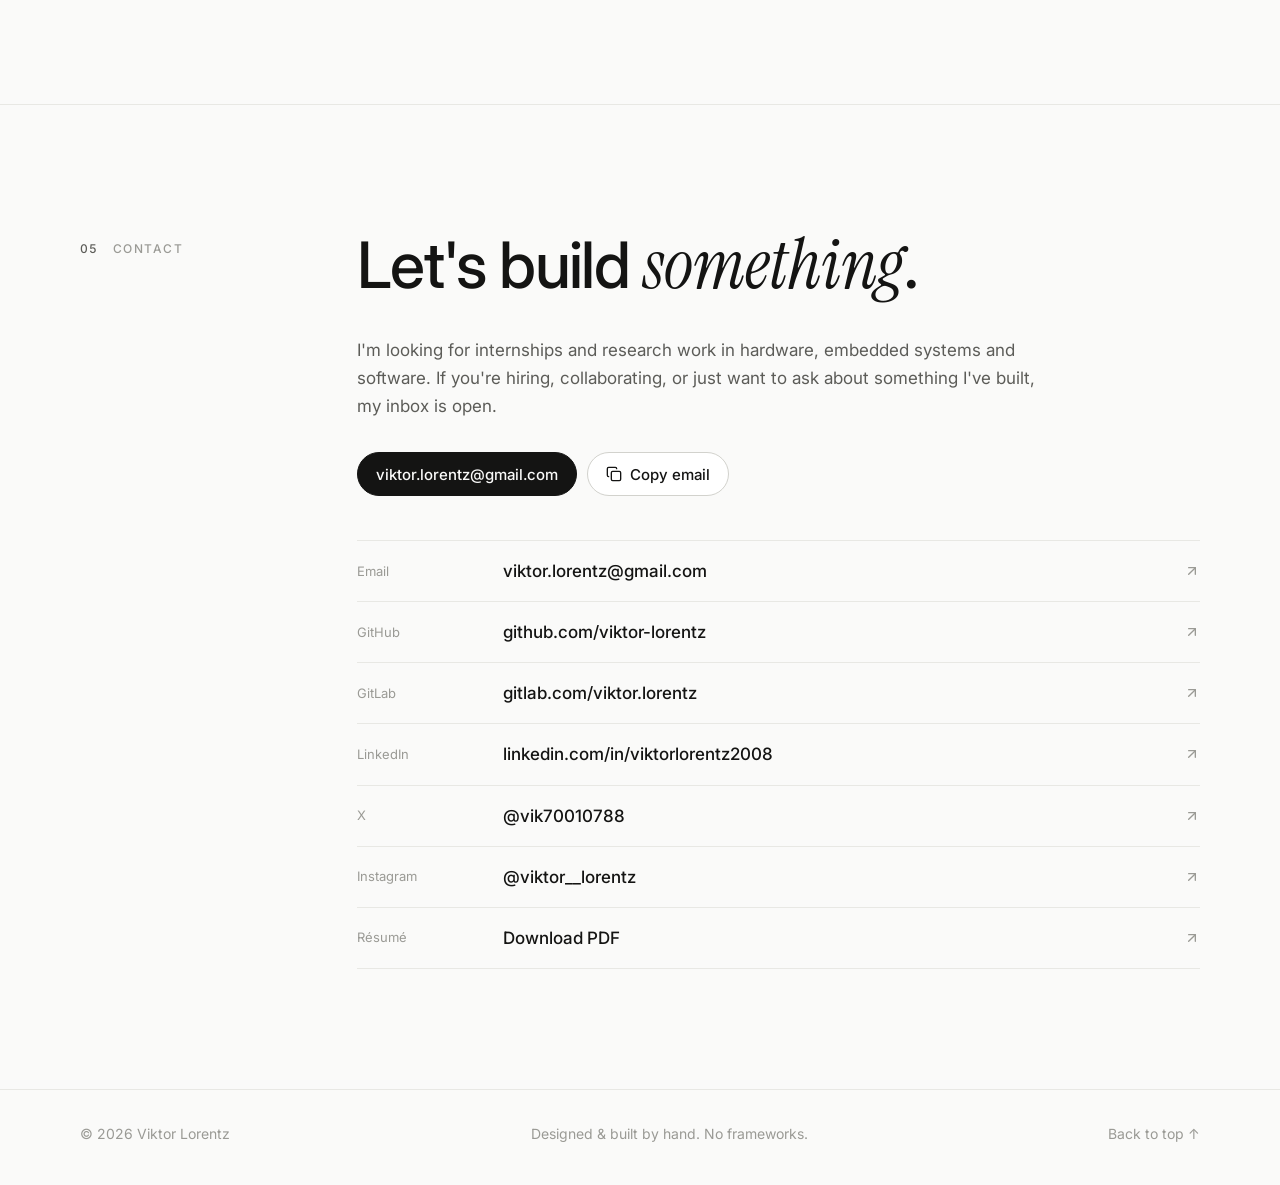
==== commit 7567d7f1: "Add portrait, finish project cards and social preview - Hero portrait: cropped to 4:5 from the Santa" ====
--- a/index.html
+++ b/index.html
@@ -10,12 +10,18 @@
   <meta name="theme-color" content="#fafaf9" media="(prefers-color-scheme: light)">
   <meta name="theme-color" content="#0c0c0c" media="(prefers-color-scheme: dark)">
 
-  <!-- Social preview. Once live, make og:image an absolute URL (e.g. https://viktor-lorentz.github.io/assets/og.jpg, 1200×630). -->
+  <link rel="canonical" href="https://viktor-lorentz.github.io/">
+
+  <!-- Social preview card (assets/og.jpg, 1200×630) -->
   <meta property="og:type" content="website">
+  <meta property="og:url" content="https://viktor-lorentz.github.io/">
   <meta property="og:title" content="Viktor Lorentz — Electrical &amp; Computer Engineering">
   <meta property="og:description" content="ECE student at USC Viterbi. Hardware, embedded systems and software that ships.">
-  <meta property="og:image" content="assets/og.jpg">
+  <meta property="og:image" content="https://viktor-lorentz.github.io/assets/og.jpg">
+  <meta property="og:image:width" content="1200">
+  <meta property="og:image:height" content="630">
   <meta name="twitter:card" content="summary_large_image">
+  <meta name="twitter:image" content="https://viktor-lorentz.github.io/assets/og.jpg">
 
   <link rel="icon" href="data:image/svg+xml,%3Csvg xmlns='http://www.w3.org/2000/svg' viewBox='0 0 64 64'%3E%3Crect width='64' height='64' rx='14' fill='%23141413'/%3E%3Ctext x='32' y='43' font-family='Inter,Helvetica,Arial,sans-serif' font-size='30' font-weight='600' fill='%23ffffff' text-anchor='middle'%3EVL%3C/text%3E%3C/svg%3E">
 
@@ -40,6 +46,8 @@
     "@type": "Person",
     "name": "Viktor Lorentz",
     "jobTitle": "Electrical and Computer Engineering Student",
+    "url": "https://viktor-lorentz.github.io/",
+    "image": "https://viktor-lorentz.github.io/assets/portrait.jpg",
     "email": "mailto:viktor.lorentz@gmail.com",
     "alumniOf": "University of Southern California, Viterbi School of Engineering",
     "address": { "@type": "PostalAddress", "addressLocality": "Los Angeles", "addressRegion": "CA" },
@@ -137,12 +145,6 @@
             <div><dt>Currently</dt><dd>Open to internships &amp; research</dd></div>
           </dl>
 
-          <!-- PHOTOS ▸ Optional strip. Drop assets/photo-1.jpg, photo-2.jpg, photo-3.jpg — or delete this <ul>. -->
-          <ul class="gallery reveal" aria-label="Photos">
-            <li><img src="assets/photo-1.jpg" alt="" width="800" height="800" data-ph="Photo · 1:1"></li>
-            <li><img src="assets/photo-2.jpg" alt="" width="800" height="800" data-ph="Photo · 1:1"></li>
-            <li><img src="assets/photo-3.jpg" alt="" width="800" height="800" data-ph="Photo · 1:1"></li>
-          </ul>
         </div>
       </div>
     </section>
@@ -156,27 +158,23 @@
 
           <ul class="projects">
             <li class="reveal">
-              <!-- EDIT ▸ Swap in your Google Play listing URL -->
-              <a class="card" href="https://play.google.com/store/apps/" target="_blank" rel="noopener">
-                <div class="card-media">
-                  <img src="assets/project-terra.jpg" alt="" width="1600" height="1000" data-ph="Cover · 16:10">
-                </div>
+              <a class="card" href="https://play.google.com/store/apps/details?id=com.terra.app" target="_blank" rel="noopener">
+                <p class="card-meta">2026 · Android · Google Play</p>
                 <div class="card-title"><span>Terra</span><svg class="arrow" viewBox="0 0 24 24" fill="none" stroke="currentColor" stroke-width="2" stroke-linecap="round" stroke-linejoin="round" aria-hidden="true"><path d="M7 17 17 7"/><path d="M7 7h10v10"/></svg></div>
-                <p class="card-desc">A native Android travel-history tracker. Logs coordinate and timestamp data on-device, then reconstructs it into an animated playback of everywhere you've been — with a rendering pipeline that composites the route into an exportable MP4. Published to the Google Play Store.</p>
-                <ul class="tags"><li>Kotlin</li><li>Android SDK</li><li>Jetpack Compose</li><li>Local persistence</li></ul>
+                <p class="card-desc">A native Android travel-history tracker. It logs coordinate and timestamp data on-device, then reconstructs it into an animated playback of everywhere you've been — with a rendering pipeline that composites the route into an exportable MP4. Built in Kotlin with Jetpack Compose and published to the Google Play Store.</p>
+                <ul class="tags"><li>Kotlin</li><li>Jetpack Compose</li><li>Android SDK</li><li>On-device rendering</li></ul>
               </a>
             </li>
 
             <li class="reveal">
-              <!-- EDIT ▸ Swap in your Roblox experience URL -->
-              <a class="card" href="https://www.roblox.com/games/" target="_blank" rel="noopener">
-                <div class="card-media">
-                  <img src="assets/project-room-check.jpg" alt="" width="1600" height="1000" data-ph="Cover · 16:10">
-                </div>
-                <div class="card-title"><span>Room Check</span><svg class="arrow" viewBox="0 0 24 24" fill="none" stroke="currentColor" stroke-width="2" stroke-linecap="round" stroke-linejoin="round" aria-hidden="true"><path d="M7 17 17 7"/><path d="M7 7h10v10"/></svg></div>
-                <p class="card-desc">A multiplayer game built and shipped to Roblox: gameplay logic, state synchronisation across clients and an in-game economy, all in Lua. I also wired up a Model Context Protocol toolchain connecting an external AI client to Roblox Studio to automate repetitive scripting and asset edits.</p>
+              <!-- EDIT ▸ Got the Roblox link? Change this <div> to
+                   <a class="card" href="YOUR_URL" target="_blank" rel="noopener"> and close with </a>. -->
+              <div class="card card-static">
+                <p class="card-meta">2025 — 2026 · Roblox</p>
+                <div class="card-title"><span>Room Check</span></div>
+                <p class="card-desc">A round-based multiplayer building game. Every player gets a room plot and a build budget, decorates it from a 113-item catalogue with grid-snapped placement, then the whole server tours each room and rates it one to five stars. I wrote the server-authoritative round loop, the placement system, DataStore persistence and the in-game economy in Lua.</p>
                 <ul class="tags"><li>Lua</li><li>Roblox Studio</li><li>Multiplayer</li><li>MCP</li></ul>
-              </a>
+              </div>
             </li>
           </ul>
         </div>
--- a/styles.css
+++ b/styles.css
@@ -84,6 +84,7 @@
 }
 
 img, svg { display: block; max-width: 100%; }
+img { height: auto; }   /* let CSS aspect-ratio win over the height attribute */
 h1, h2, h3, p, ul, ol, dl, dd, figure { margin: 0; }
 ul, ol { padding: 0; list-style: none; }
 a { color: inherit; text-decoration: none; }
@@ -473,44 +474,54 @@
 .projects {
   display: grid;
   grid-template-columns: repeat(2, minmax(0, 1fr));
-  gap: 40px 28px;
-}
-
-.card { display: block; border-radius: var(--r-md); }
-
-.card-media {
-  aspect-ratio: 16 / 10;
-  border-radius: var(--r-md);
-  overflow: hidden;
+  gap: 20px;
+  align-items: stretch;
+}
+.projects > li { display: flex; }
+
+.card {
+  display: flex;
+  flex-direction: column;
+  width: 100%;
+  padding: 26px;
   border: 1px solid var(--line);
-  background: var(--ph-a);
-  transform: translateZ(0);
-}
-.card-media > * {
-  width: 100%;
-  height: 100%;
-  object-fit: cover;
-  transition: transform .6s var(--ease);
-}
-.card-media .ph { border: 0; border-radius: 0; }
-.card:hover .card-media > * { transform: scale(1.03); }
+  border-radius: var(--r-lg);
+  background: var(--bg-elev);
+  transition: transform .3s var(--ease), border-color .3s, box-shadow .3s;
+}
+a.card:hover {
+  transform: translateY(-3px);
+  border-color: var(--line-2);
+  box-shadow: 0 18px 40px -28px color-mix(in srgb, var(--fg) 60%, transparent);
+}
+
+.card-meta {
+  font-size: .75rem;
+  font-weight: 500;
+  letter-spacing: .1em;
+  text-transform: uppercase;
+  color: var(--fg-3);
+}
 
 .card-title {
   display: flex;
   align-items: center;
   justify-content: space-between;
   gap: 12px;
-  margin-top: 18px;
-  font-weight: 500;
-  font-size: 1.0625rem;
+  margin-top: 14px;
+  font-size: 1.25rem;
+  font-weight: 500;
+  letter-spacing: -.015em;
 }
 .card-title .arrow { color: var(--fg-3); transition: transform .25s var(--ease), color .25s; }
-.card:hover .card-title .arrow { transform: translate(2px, -2px); color: var(--fg); }
-
-.card-desc { margin-top: 6px; color: var(--fg-2); font-size: .9375rem; max-width: 46ch; }
+a.card:hover .card-title .arrow { transform: translate(2px, -2px); color: var(--fg); }
+
+.card-desc { margin-top: 10px; color: var(--fg-2); font-size: .9375rem; }
+.card .tags { margin-top: auto; padding-top: 18px; }
 
 @media (max-width: 640px) {
-  .projects { grid-template-columns: 1fr; gap: 36px; }
+  .projects { grid-template-columns: 1fr; gap: 16px; }
+  .card { padding: 22px; }
 }
 
 /* Skills */
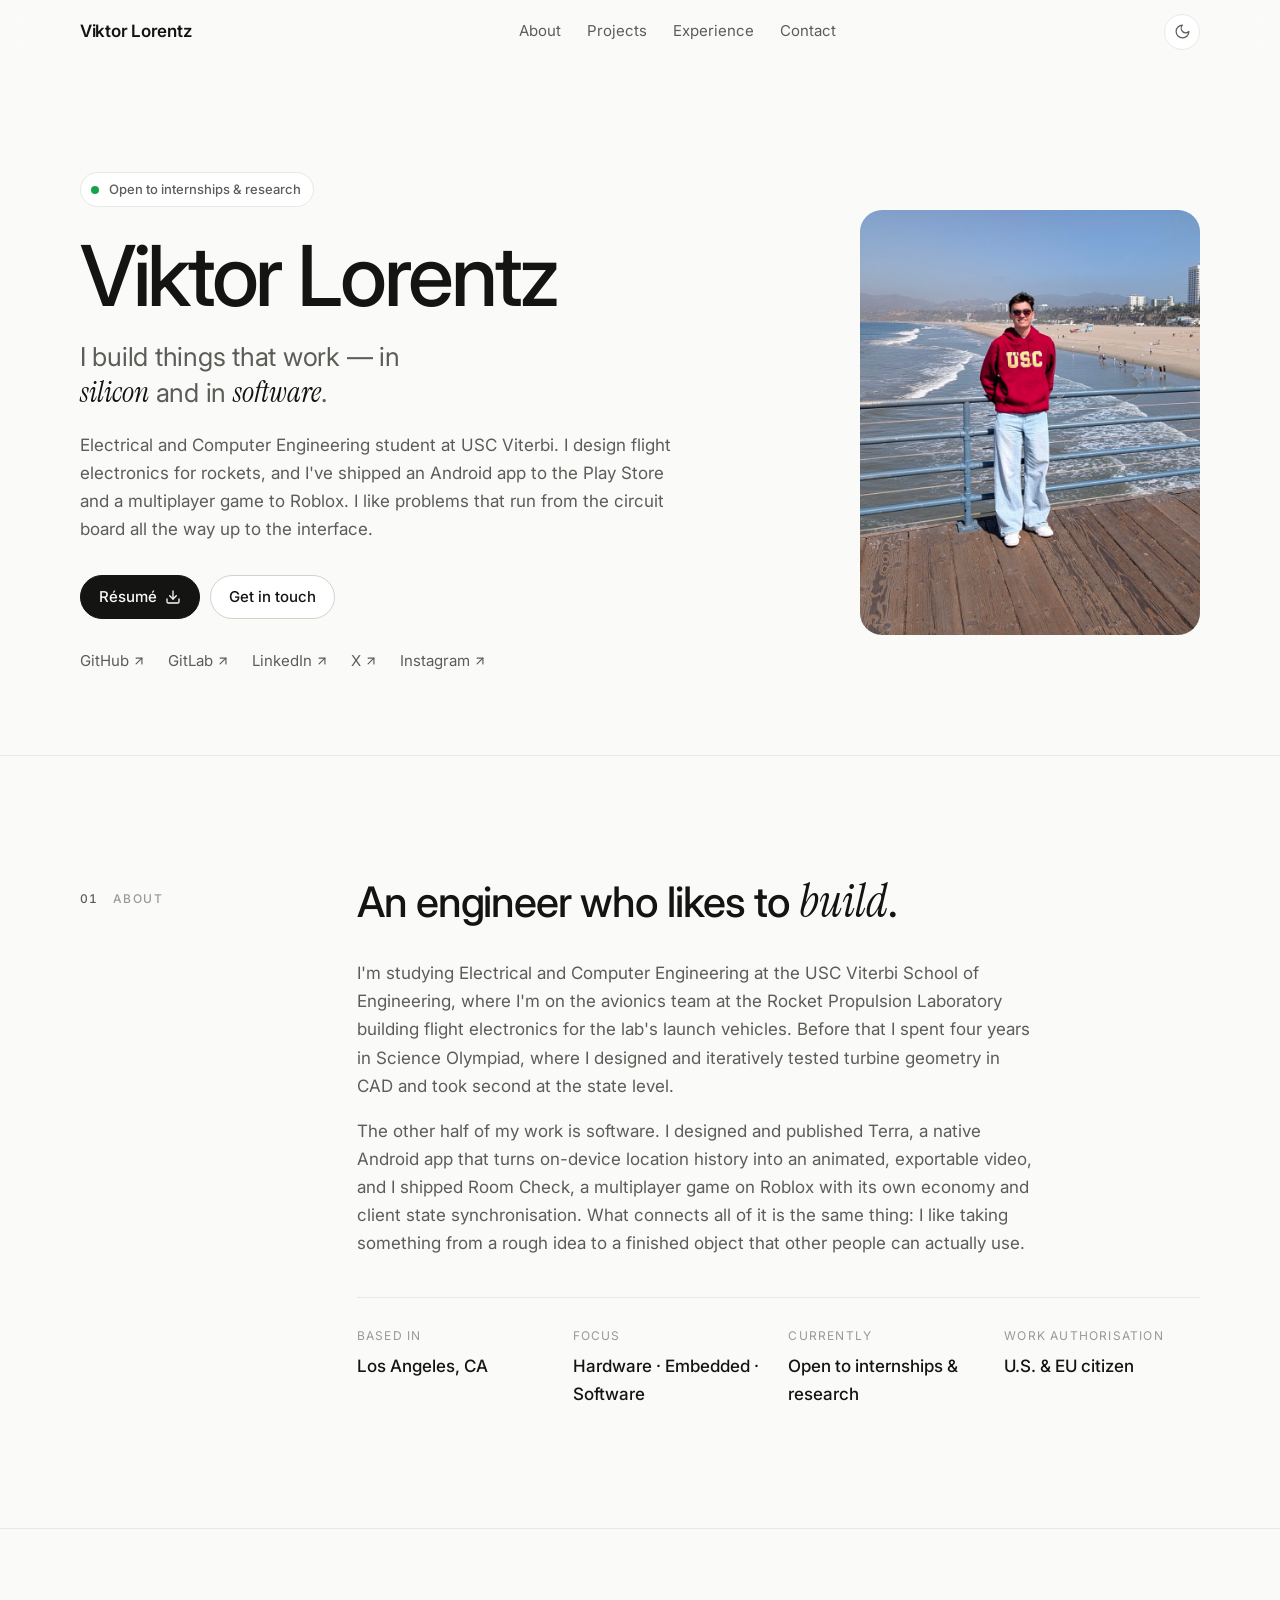
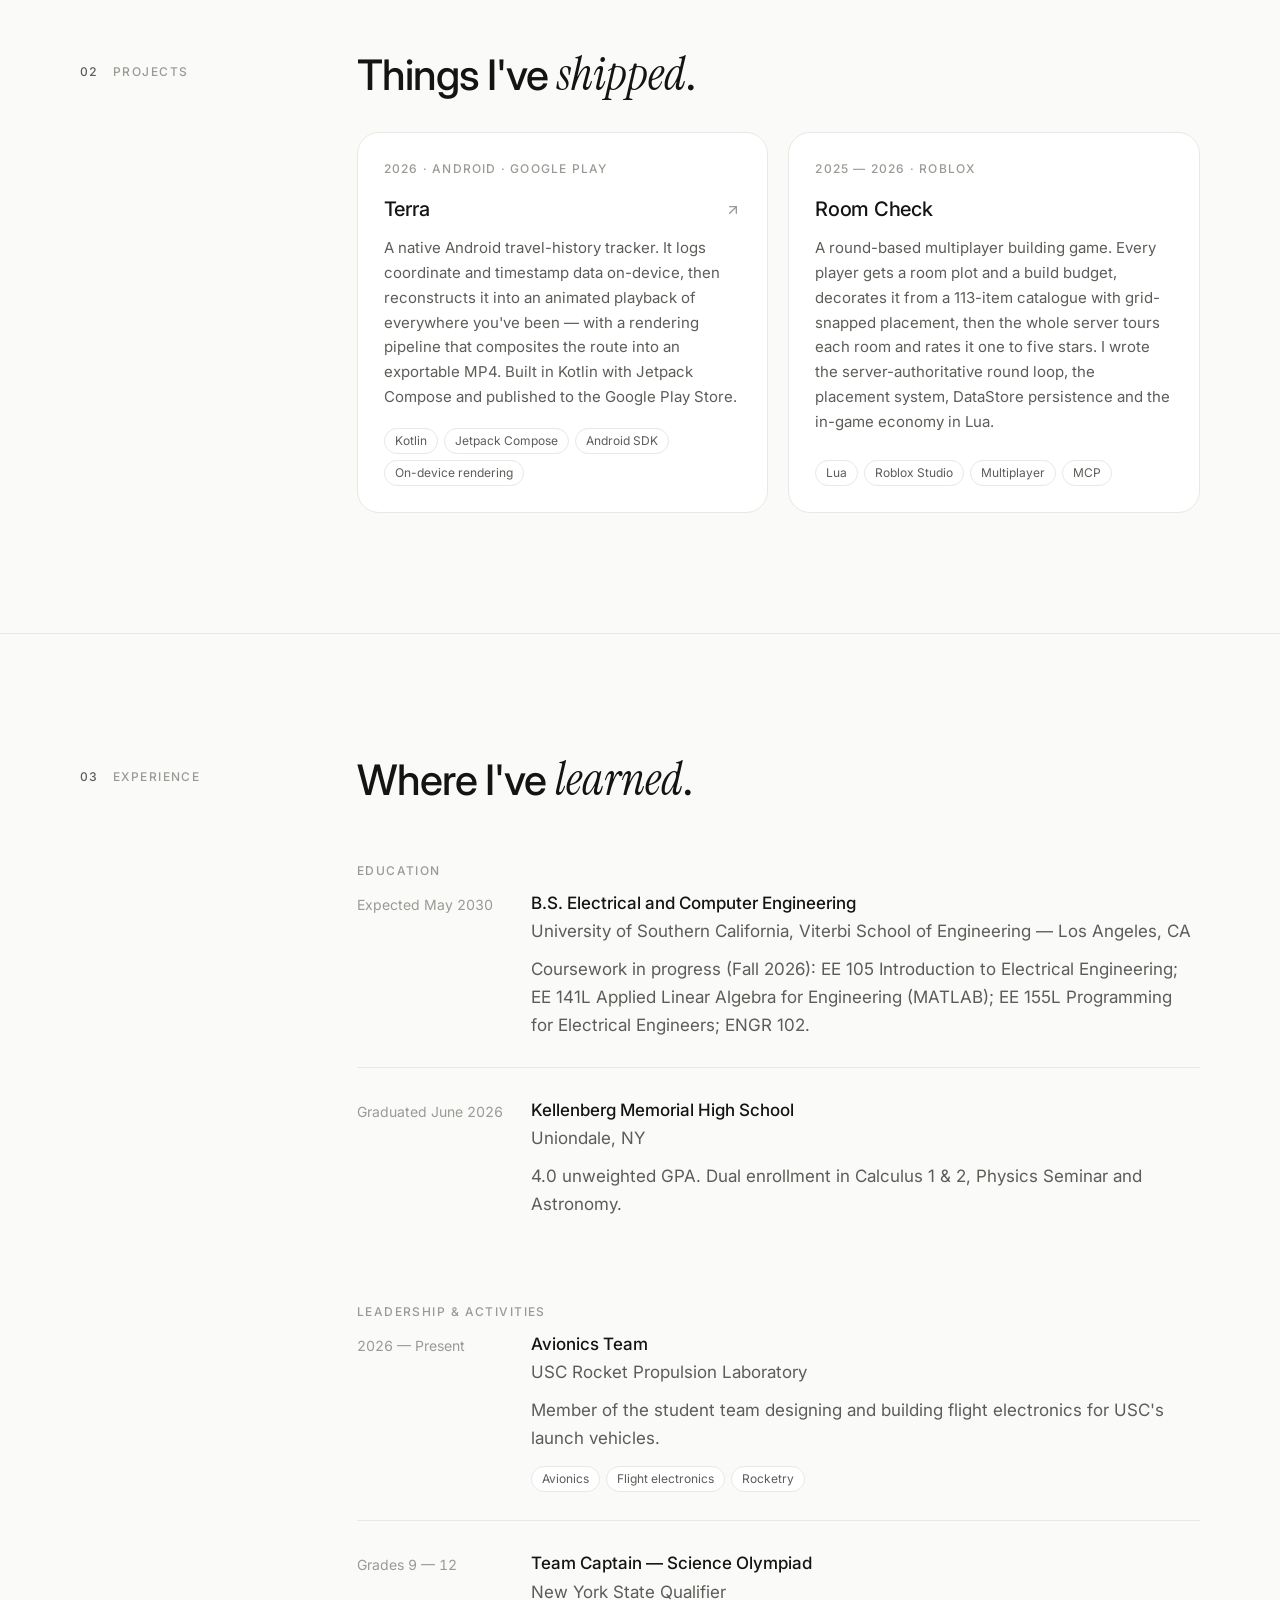
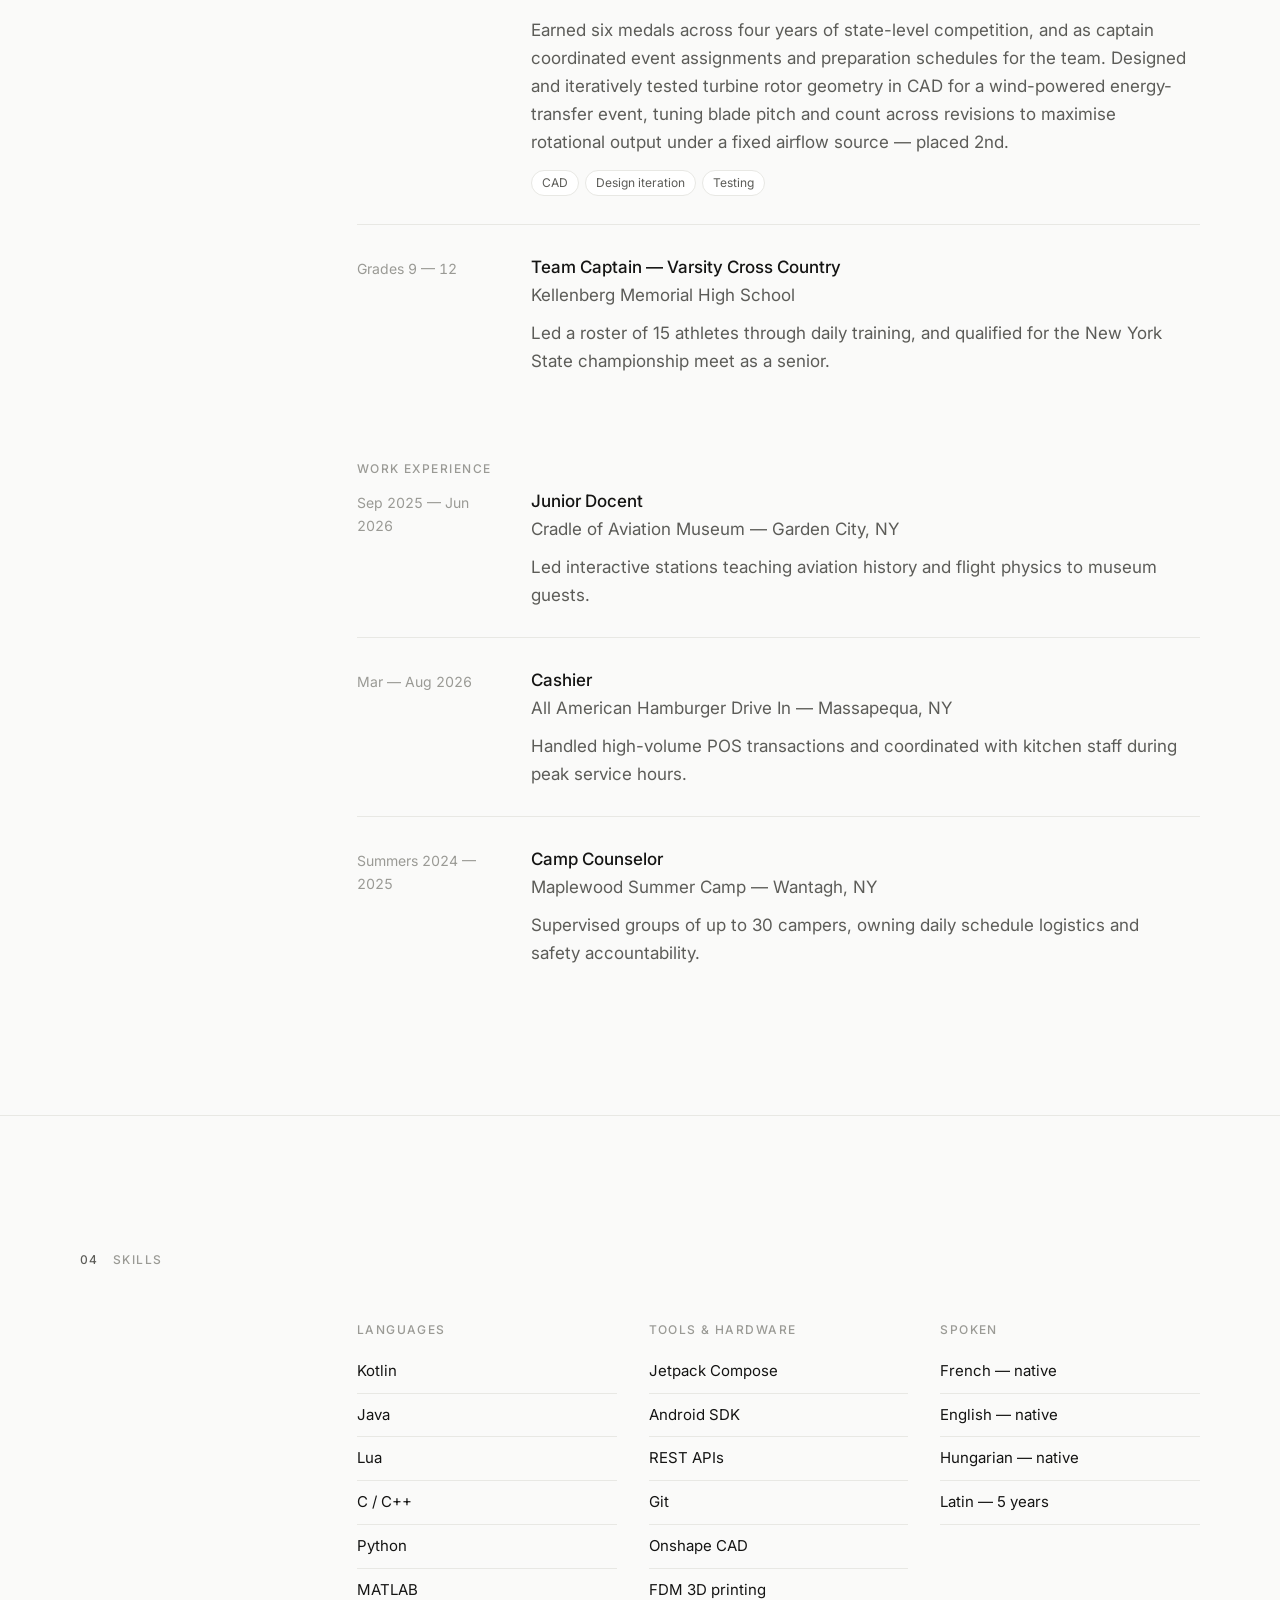
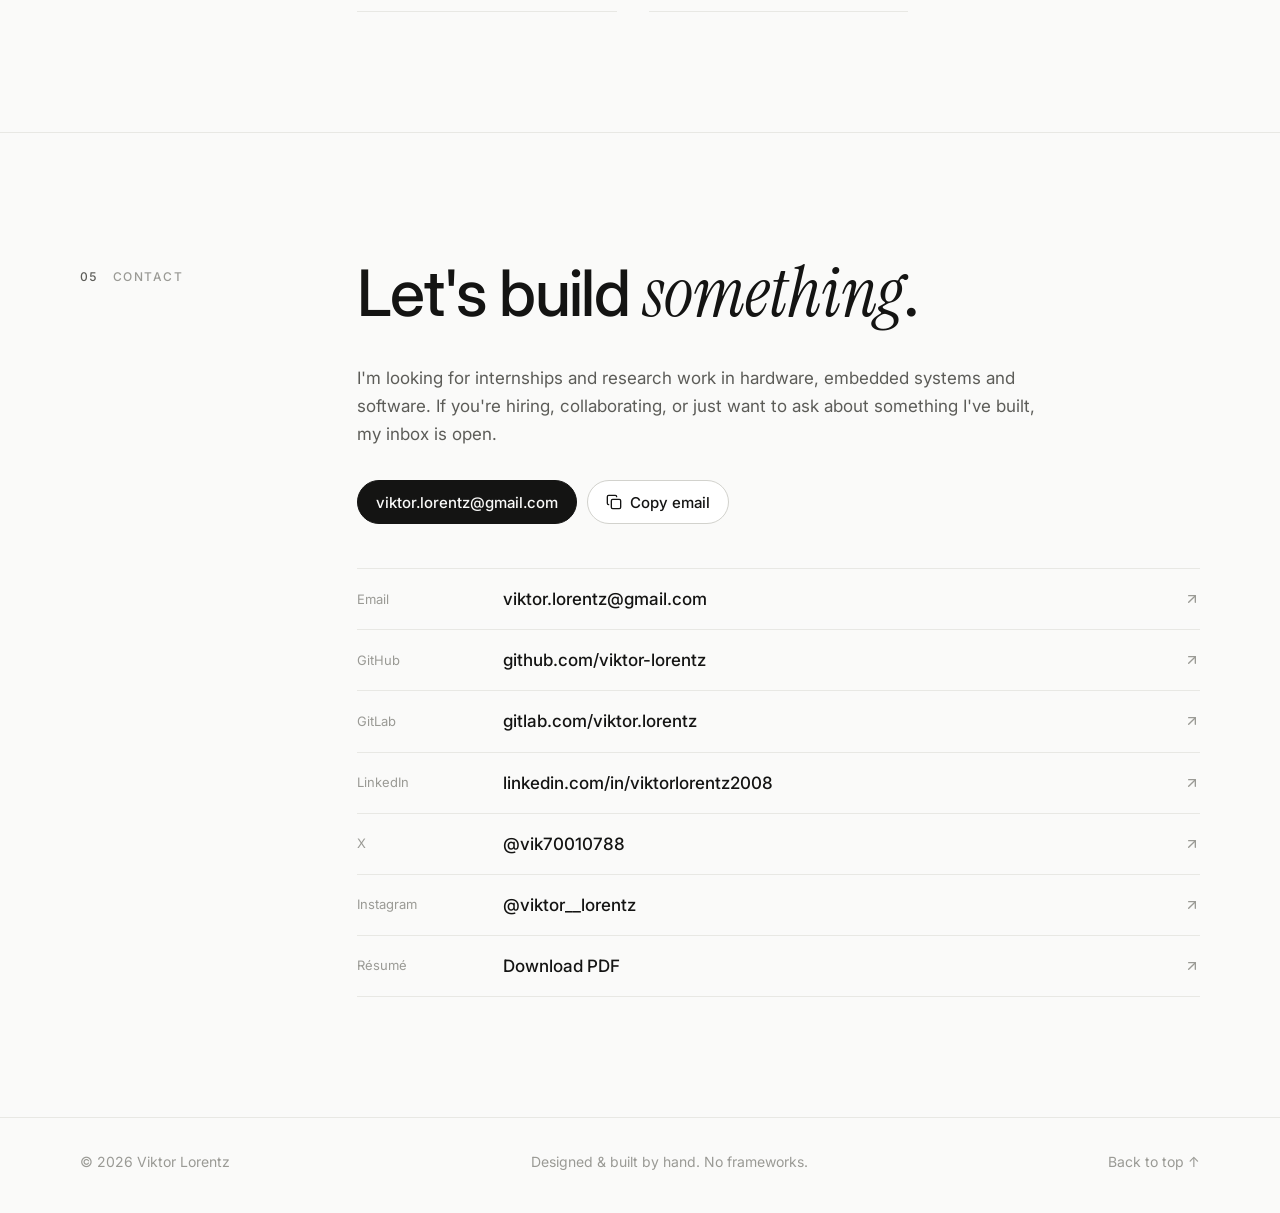
==== commit b3f34fce: "Update résumé PDF and sync the two changes into the page New résumé (Lorentz_Resume_202610.pdf) diff" ====
--- a/index.html
+++ b/index.html
@@ -51,6 +51,7 @@
     "email": "mailto:viktor.lorentz@gmail.com",
     "alumniOf": "University of Southern California, Viterbi School of Engineering",
     "address": { "@type": "PostalAddress", "addressLocality": "Los Angeles", "addressRegion": "CA" },
+    "nationality": ["United States", "France"],
     "sameAs": [
       "https://github.com/viktor-lorentz",
       "https://gitlab.com/viktor.lorentz",
@@ -101,7 +102,7 @@
 
           <p class="lede reveal">I build things that work — in <em>silicon</em> and in <em>software</em>.</p>
 
-          <p class="intro reveal">Electrical and Computer Engineering student at USC Viterbi. I design flight electronics for liquid-propellant rockets, and I've shipped an Android app to the Play Store and a multiplayer game to Roblox. I like problems that run from the circuit board all the way up to the interface.</p>
+          <p class="intro reveal">Electrical and Computer Engineering student at USC Viterbi. I design flight electronics for rockets, and I've shipped an Android app to the Play Store and a multiplayer game to Roblox. I like problems that run from the circuit board all the way up to the interface.</p>
 
           <div class="cta reveal">
             <a class="btn btn-primary" href="assets/resume.pdf" target="_blank" rel="noopener">
@@ -121,8 +122,7 @@
         </div>
 
         <figure class="hero-media reveal">
-          <!-- PHOTOS ▸ Just drop the file into assets/ with this exact name. Until it exists, a placeholder shows automatically. -->
-          <img class="portrait" src="assets/portrait.jpg" alt="Viktor Lorentz" width="800" height="1000" data-ph="Portrait · 4:5">
+          <img class="portrait" src="assets/portrait.jpg" alt="Viktor Lorentz" width="800" height="1000">
         </figure>
       </div>
     </section>
@@ -135,7 +135,7 @@
           <h2 id="about-title" class="reveal">An engineer who likes to <em>build</em>.</h2>
 
           <div class="prose reveal">
-            <p>I'm studying Electrical and Computer Engineering at the USC Viterbi School of Engineering, where I'm on the avionics team at the Rocket Propulsion Laboratory building flight electronics for liquid-propellant launch vehicles. Before that I spent four years in Science Olympiad, where I designed and iteratively tested turbine geometry in CAD and took second at the state level.</p>
+            <p>I'm studying Electrical and Computer Engineering at the USC Viterbi School of Engineering, where I'm on the avionics team at the Rocket Propulsion Laboratory building flight electronics for the lab's launch vehicles. Before that I spent four years in Science Olympiad, where I designed and iteratively tested turbine geometry in CAD and took second at the state level.</p>
             <p>The other half of my work is software. I designed and published Terra, a native Android app that turns on-device location history into an animated, exportable video, and I shipped Room Check, a multiplayer game on Roblox with its own economy and client state synchronisation. What connects all of it is the same thing: I like taking something from a rough idea to a finished object that other people can actually use.</p>
           </div>
 
@@ -143,6 +143,7 @@
             <div><dt>Based in</dt><dd>Los Angeles, CA</dd></div>
             <div><dt>Focus</dt><dd>Hardware · Embedded · Software</dd></div>
             <div><dt>Currently</dt><dd>Open to internships &amp; research</dd></div>
+            <div><dt>Work authorisation</dt><dd>U.S. &amp; EU citizen</dd></div>
           </dl>
 
         </div>
@@ -215,7 +216,7 @@
               <div>
                 <h3 class="xp-role">Avionics Team</h3>
                 <p class="xp-org">USC Rocket Propulsion Laboratory</p>
-                <p class="xp-desc">Member of the student team designing and building flight electronics for USC's liquid-propellant launch vehicles.</p>
+                <p class="xp-desc">Member of the student team designing and building flight electronics for USC's launch vehicles.</p>
                 <ul class="tags"><li>Avionics</li><li>Flight electronics</li><li>Rocketry</li></ul>
               </div>
             </li>
--- a/styles.css
+++ b/styles.css
@@ -13,8 +13,6 @@
   --fg-3: #9a9a95;
   --line: #e8e8e4;
   --line-2: #d2d2cd;
-  --ph-a: #f1f1ee;
-  --ph-b: #e4e4df;
   --ok: #16a34a;
   --focus: #2563eb;
 
@@ -38,8 +36,6 @@
   --fg-3: #6e6e6a;
   --line: #232322;
   --line-2: #363634;
-  --ph-a: #171716;
-  --ph-b: #202020;
   --ok: #22c55e;
   --focus: #60a5fa;
 }
@@ -55,8 +51,6 @@
     --fg-3: #6e6e6a;
     --line: #232322;
     --line-2: #363634;
-    --ph-a: #171716;
-    --ph-b: #202020;
     --ok: #22c55e;
     --focus: #60a5fa;
   }
@@ -235,44 +229,6 @@
   background: var(--bg-elev);
 }
 
-/* Photos. Any <img data-ph="..."> whose file is missing is swapped for one of
-   these placeholders by script.js; the gradient below covers the moment before. */
-img[data-ph] { background: linear-gradient(135deg, var(--ph-a), var(--ph-b)); }
-
-.ph {
-  position: relative;
-  display: grid;
-  place-items: center;
-  width: 100%;
-  height: 100%;
-  background: linear-gradient(135deg, var(--ph-a), var(--ph-b));
-  border: 1px solid var(--line);
-  color: var(--fg-3);
-  overflow: hidden;
-}
-.ph::before {
-  content: "";
-  position: absolute;
-  inset: 0;
-  background-image: radial-gradient(var(--line-2) 1px, transparent 1.5px);
-  background-size: 16px 16px;
-  opacity: .6;
-  -webkit-mask-image: radial-gradient(ellipse at center, #000 20%, transparent 78%);
-  mask-image: radial-gradient(ellipse at center, #000 20%, transparent 78%);
-}
-.ph-label {
-  position: relative;
-  display: flex;
-  flex-direction: column;
-  align-items: center;
-  gap: 10px;
-  font-size: .6875rem;
-  font-weight: 500;
-  letter-spacing: .12em;
-  text-transform: uppercase;
-}
-.ph-label svg { width: 22px; height: 22px; opacity: .8; }
-
 .portrait {
   aspect-ratio: 4 / 5;
   width: 100%;
@@ -420,8 +376,8 @@
 /* About */
 .facts {
   display: grid;
-  grid-template-columns: repeat(3, minmax(0, 1fr));
-  gap: 20px;
+  grid-template-columns: repeat(auto-fit, minmax(190px, 1fr));
+  gap: 24px 20px;
   margin-top: 40px;
   padding-top: 28px;
   border-top: 1px solid var(--line);
@@ -434,14 +390,6 @@
   margin-bottom: 6px;
 }
 .facts dd { font-weight: 500; }
-
-.gallery {
-  display: grid;
-  grid-template-columns: repeat(3, minmax(0, 1fr));
-  gap: 12px;
-  margin-top: 40px;
-}
-.gallery .ph, .gallery img { aspect-ratio: 1; border-radius: var(--r-md); object-fit: cover; }
 
 @media (max-width: 560px) {
   .facts { grid-template-columns: 1fr; gap: 16px; }
@@ -618,7 +566,7 @@
 
 /* ---------- Print ---------- */
 @media print {
-  .nav, .skip, .cta, .footer a, .icon-btn, .gallery { display: none !important; }
+  .nav, .skip, .cta, .footer a, .icon-btn { display: none !important; }
   .js .reveal { opacity: 1 !important; transform: none !important; }
   body { font-size: 11pt; }
   .section { padding-block: 28px; break-inside: avoid; }
